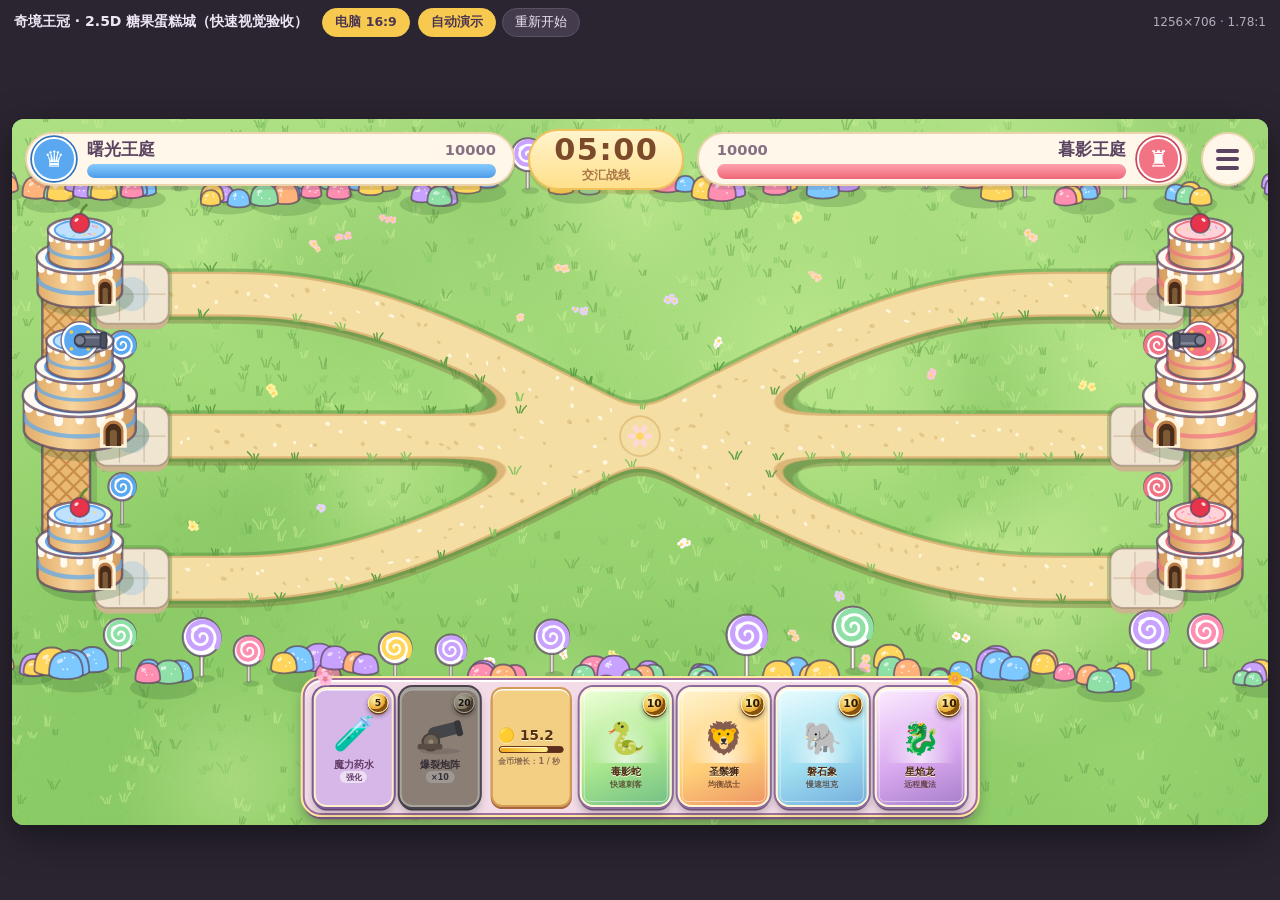
==== design/ui-preview-25d.html @ 8f0495b7 "design: add quick 2.5D candy-cake castle preview" ====
<!DOCTYPE html>
<html lang="zh-CN">
<head>
<meta charset="UTF-8" />
<meta name="viewport" content="width=device-width, initial-scale=1, viewport-fit=cover" />
<title>奇境王冠 · 2.5D 糖果蛋糕城预览</title>
<style>
/* ============================================================
   奇境王冠 · 对局 UI 重构预览（展示页，不是正式游戏）
   - 战场：Canvas 程序绘制的俯视手绘风草地 / 道路 / 三门城墙 / 墙顶炮台
   - HUD：独立 DOM 组件，尺寸单位 rem = 舞台基准单位 u（由 JS 按舞台尺寸计算）
   - 比例：舞台可切换 16:9 / 19.5:9 / 4:3 / 自适应窗口，战场随比例拉伸
   ============================================================ */
:root{
  --ink:#5b4461;            /* 全局描边与文字：深紫棕，替代纯黑 */
  --ink-soft:rgba(91,68,97,.18);
  --cream:#fff8ea; --cream-2:#fbedd2; --line:#ead3ad;
  --gold:#f7c94f; --gold-d:#d99a2b;
  --blue:#5aa9f0; --blue-d:#2f72bd; --blue-l:#d8ecff;
  --red:#f27384;  --red-d:#c4485e;  --red-l:#ffe0e4;
  --ui-font:"Microsoft YaHei UI","PingFang SC","HarmonyOS Sans SC","Noto Sans SC",system-ui,sans-serif;
  --num-font:"Segoe UI","SF Pro Rounded","Arial Rounded MT Bold",system-ui,sans-serif;
  --emoji:"Segoe UI Emoji","Apple Color Emoji","Noto Color Emoji",sans-serif;
}
*{box-sizing:border-box;margin:0;padding:0}
html,body{height:100%}
body{background:#2b2531;color:var(--ink);font-family:var(--ui-font);overflow:hidden;-webkit-tap-highlight-color:transparent}
button{font:inherit;color:inherit;border:0;background:none;cursor:pointer}

/* ---------- 预览工具栏（页面外壳，固定 px，不随舞台缩放） ---------- */
#toolbar{position:fixed;inset:0 0 auto 0;height:44px;display:flex;align-items:center;gap:8px;padding:0 14px;color:#efe6f4;font-size:13px;z-index:10}
#toolbar .title{font-weight:700;font-size:14px;margin-right:6px;white-space:nowrap}
#toolbar .group{display:flex;gap:6px}
#toolbar button{padding:5px 12px;border-radius:999px;background:#443b4d;border:1px solid #5b5066;color:#efe6f4;font-size:12.5px;white-space:nowrap}
#toolbar button[aria-pressed="true"]{background:var(--gold);border-color:var(--gold);color:#4b3550;font-weight:700}
#toolbar .size{margin-left:auto;font:12px/1 var(--num-font);opacity:.7;white-space:nowrap}
body.fill #toolbar{display:none}
#exitFill{display:none}
body.fill #exitFill{display:flex}
#viewport{position:fixed;inset:44px 0 0 0;display:grid;place-items:center}
body.fill #viewport{inset:0}

/* ---------- 舞台 ---------- */
#stage{position:relative;overflow:hidden;border-radius:12px;box-shadow:0 12px 40px rgba(0,0,0,.45);background:#93d16f;user-select:none;touch-action:none}
body.fill #stage{border-radius:0;box-shadow:none}
#field{position:absolute;inset:0;width:100%;height:100%;display:block}

/* 所有 HUD 尺寸使用 rem（= u）。最小字号用 max() 保底，保证手机可读。 */
.hud{position:absolute;pointer-events:none}
.hud > *{pointer-events:auto}
.panel{background:var(--cream);border:max(1.5px,.22rem) solid var(--line);box-shadow:0 .35rem 0 var(--ink-soft)}

/* ---------- 顶部细条：双方血条 + 倒计时 + 菜单 ---------- */
#topbar{left:1.2rem;right:1.2rem;top:.9rem;height:5.6rem;display:grid;grid-template-columns:minmax(0,1fr) auto minmax(0,1fr) auto;align-items:center;gap:1.2rem}
.plate{height:5rem;border-radius:2.5rem;display:flex;align-items:center;gap:1rem;padding:0 1.6rem 0 .5rem;min-width:0}
.plate.enemy{flex-direction:row-reverse;padding:0 .5rem 0 1.6rem}
.crest{flex:none;width:4rem;height:4rem;border-radius:50%;display:grid;place-items:center;font-size:2.1rem;color:#fff;background:var(--blue);border:.25rem solid #fff;box-shadow:0 0 0 max(1px,.16rem) var(--blue-d)}
.enemy .crest{background:var(--red);box-shadow:0 0 0 max(1px,.16rem) var(--red-d)}
.plate .info{flex:1;min-width:0}
.plate .row{display:flex;justify-content:space-between;align-items:baseline;gap:.8rem;font-size:max(10px,1.55rem);font-weight:800;line-height:1.15;white-space:nowrap}
.enemy .row{flex-direction:row-reverse}
.plate .hp{font:700 max(9px,1.35rem)/1 var(--num-font);font-variant-numeric:tabular-nums;opacity:.75}
.bar{height:1.35rem;margin-top:.4rem;border-radius:1rem;background:#eee2d0;overflow:hidden;box-shadow:inset 0 .15rem 0 rgba(91,68,97,.14)}
.bar i{display:block;height:100%;width:100%;border-radius:inherit;background:linear-gradient(#86caff,#4f9de9);transition:width .25s}
.enemy .bar{transform:scaleX(-1)}
.enemy .bar i{background:linear-gradient(#ffa2ae,#ee6779)}
.timer{min-width:13rem;height:5.6rem;padding:0 2.2rem;border-radius:2.8rem;display:grid;place-content:center;text-align:center;background:linear-gradient(#fff4cc,#ffe08c);border:max(1.5px,.24rem) solid #efc25b;box-shadow:0 .35rem 0 rgba(170,115,30,.22)}
.timer b{font:800 max(15px,2.8rem)/1 var(--num-font);font-variant-numeric:tabular-nums;color:#7b4a2a;letter-spacing:.05em}
.timer small{display:block;margin-top:.25rem;font-size:max(9px,1.1rem);font-weight:700;color:#a87445}
.round-btn{width:5rem;height:5rem;border-radius:50%;display:grid;place-items:center;font-size:2.2rem;background:var(--cream);border:max(1.5px,.22rem) solid var(--line);box-shadow:0 .35rem 0 var(--ink-soft)}
.round-btn:active{transform:translateY(.25rem);box-shadow:0 .1rem 0 var(--ink-soft)}
.burger{display:grid;gap:.42rem}
.burger i{display:block;width:2.1rem;height:.36rem;border-radius:.2rem;background:var(--ink)}
#menuPop{position:absolute;right:1.2rem;top:7.6rem;padding:.8rem;border-radius:1.8rem;display:none;flex-direction:column;gap:.3rem;min-width:17rem;z-index:3}
#menuPop.open{display:flex}
#menuPop button{display:flex;align-items:center;gap:1rem;padding:.9rem 1.2rem;border-radius:1.2rem;font-size:max(11px,1.6rem);font-weight:700;text-align:left}
#menuPop button:hover{background:var(--cream-2)}
#menuPop .ico{font-family:var(--emoji);font-size:max(12px,1.8rem);width:2.4rem;text-align:center}

/* ---------- 战场提示 ---------- */
#hint{left:50%;top:8.4rem;transform:translateX(-50%);padding:.7rem 1.8rem;border-radius:2rem;background:rgba(91,68,97,.82);color:#fff;font-size:max(10px,1.45rem);font-weight:700;white-space:nowrap;opacity:0;transition:opacity .2s;pointer-events:none}
#hint.show{opacity:1}

/* ---------- 底部：左侧技能 + 中间卡牌托盘（外观还原原版） ---------- */
#dock{left:1.2rem;right:1.2rem;bottom:.9rem;height:12.6rem}
#skills{position:absolute;left:0;bottom:0;display:flex;gap:.8rem}
#hand{position:absolute;left:50%;bottom:0;transform:translateX(-50%);height:100%;display:flex;align-items:stretch;gap:.62rem;padding:.62rem .8rem;border-radius:1.7rem;background:#f3dce8;border:max(2px,.25rem) solid #a06d9d;box-shadow:inset 0 .19rem 0 #fff,0 0 0 max(1.5px,.19rem) #ffe8a1,0 .38rem 0 #7a567d,0 .75rem 1.2rem rgba(56,40,61,.4)}
#hand::before,#hand::after{position:absolute;top:-.82rem;font-family:var(--emoji);font-size:max(12px,1.2rem);line-height:1;z-index:4}
#hand::before{content:"🌸";left:1.1rem}
#hand::after{content:"🌼";right:1.1rem}

.coins{width:7.4rem;border-radius:1.05rem;padding:.5rem;display:flex;flex-direction:column;justify-content:center;gap:.32rem;background:#f2cf83;border:max(1.5px,.19rem) solid #d49b56;box-shadow:inset 0 .13rem 0 #fff,0 .19rem 0 #a8683e;color:#65403f}
.coins b{font-size:max(12px,1.25rem);font-weight:900;color:#593013;text-shadow:0 1px #fff4bd;white-space:nowrap;font-variant-numeric:tabular-nums}
.coins .bar{height:.6rem;margin:0;border:max(1px,.13rem) solid #6c351c;background:#5b2f1c;box-shadow:none}
.coins .bar i{background:linear-gradient(90deg,#f0a918,#fff08d);box-shadow:inset 0 1px #fff7bd}
.coins small{font-size:max(8px,.7rem);font-weight:800;opacity:.72;white-space:nowrap}

.card{position:relative;width:8.5rem;border-radius:1.25rem;padding:0 .38rem;display:flex;flex-direction:column;align-items:center;justify-content:center;overflow:hidden;color:#492919;background:var(--card-bg);border:max(1.5px,.19rem) solid #fff6d4;box-shadow:inset 0 .13rem 0 #fff,0 0 0 max(1.5px,.19rem) #8c6a9c,0 .32rem 0 #705179,0 .56rem .8rem rgba(0,0,0,.27);transition:transform .15s,filter .2s}
.card::before{content:"";position:absolute;inset:.19rem;border:1px solid rgba(255,255,255,.48);border-radius:.56rem;pointer-events:none}
.card .art{width:100%;height:4.6rem;margin-top:.9rem;display:grid;place-items:center;font-family:var(--emoji);font-size:2.9rem;line-height:1;background:radial-gradient(ellipse at 50% 95%,rgba(255,255,255,.68),transparent 63%)}
.card .name{font-size:max(10px,.9rem);font-weight:900;text-shadow:0 1px #fff9d0;white-space:nowrap;margin-top:.15rem}
.card .tag{font-size:max(8px,.58rem);font-weight:800;opacity:.72;white-space:nowrap}
.cost{position:absolute;right:.32rem;top:.32rem;width:2.2rem;height:2.2rem;border-radius:50%;display:grid;place-items:center;font:900 max(10px,1rem)/1 var(--num-font);color:#2a1903;background:radial-gradient(circle at 35% 30%,#fff9b8,#e9a92c 55%,#86510e 57%);border:max(1.5px,.13rem) solid #fff6b5;box-shadow:0 .13rem 0 #6f3d0e,0 .25rem .45rem rgba(0,0,0,.4);z-index:2}
.card[data-type="snake"]{--card-bg:linear-gradient(160deg,#efffd8,#abe88f 56%,#72bf85)}
.card[data-type="lion"]{--card-bg:linear-gradient(160deg,#fff4cf,#ffd078 58%,#ed9563)}
.card[data-type="elephant"]{--card-bg:linear-gradient(160deg,#eafdff,#9fdef0 58%,#75aede)}
.card[data-type="dragon"]{--card-bg:linear-gradient(160deg,#fcecff,#d9a8ef 58%,#a77fcb)}

.skill{position:relative;width:8rem;height:9.8rem;border-radius:1.15rem;display:flex;flex-direction:column;align-items:center;justify-content:center;gap:.2rem;overflow:hidden;color:#613b65;border:max(1.5px,.19rem) solid #fff1c8;box-shadow:inset 0 .13rem 0 #fff,0 0 0 max(1.5px,.19rem) #7f5b98,0 .32rem 0 #654777,0 .56rem .9rem rgba(0,0,0,.27);transition:transform .15s,filter .2s}
.skill.potion{background:#d7b7e8}
.skill.burst{background:#f3b184}
.skill .art{height:4rem;display:grid;place-items:center;font-family:var(--emoji);font-size:3.1rem;line-height:1}
.skill .art svg{width:5.4rem;height:4rem}
.skill .name{font-size:max(10px,.95rem);font-weight:800;white-space:nowrap}
.skill .meta{font:700 max(8px,.7rem)/1 var(--num-font)}
.skill .count{padding:.15rem .5rem;border-radius:1rem;background:rgba(255,255,255,.55)}
.skill .cost{width:1.9rem;height:1.9rem;font-size:max(9px,.85rem)}

.card:hover,.skill:hover{transform:translateY(-.32rem);filter:brightness(1.05)}
.card.selected,.skill.selected{transform:translateY(-.2rem);filter:brightness(1.16);outline:max(2px,.19rem) solid #fff7bf;box-shadow:0 0 0 max(1.5px,.19rem) #9c551f,0 0 1.15rem #ffe787}
.card.poor,.card.cooling,.skill.poor,.skill.cooling{filter:grayscale(.72) brightness(.68)}
.card.buffed{outline:max(2px,.19rem) solid #d798ff;box-shadow:0 0 1.6rem rgba(199,120,255,.9),0 .56rem 1.25rem rgba(0,0,0,.42)}
.card.buffed::after{content:"药水强化";position:absolute;left:.32rem;bottom:.32rem;padding:.12rem .32rem;border-radius:.38rem;background:rgba(101,39,145,.9);border:1px solid #e2b3ff;color:#fff;font-size:max(8px,.56rem);font-weight:900;z-index:3}

/* 冷却遮罩：原版样式，从底部按剩余比例升起 + 秒数 */
.cd{display:none;position:absolute;left:0;right:0;bottom:0;height:calc(var(--p,0) * 100%);background:linear-gradient(rgba(31,23,25,.64),rgba(12,9,13,.86));z-index:1;pointer-events:none}
.cooling .cd{display:block}
.cooling::after{content:attr(data-cd);position:absolute;inset:0;display:grid;place-items:center;font:900 max(12px,1.5rem)/1 var(--num-font);color:#fff7cf;text-shadow:0 2px 5px #000;z-index:4;pointer-events:none}

/* 2.5D 版：技能、金币、四张卡同在一条长托盘里 */
#hand{gap:.55rem}
#hand .skill{height:auto;width:7.4rem}
#hand .skill.burst{margin-right:.45rem}
#hand .coins{margin-right:.2rem}

/* ---------- 竖屏提示（仅自适应模式） ---------- */
#rotate{position:absolute;inset:0;display:none;place-content:center;text-align:center;gap:12px;background:#2b2531;color:#fff;font-size:16px;z-index:5}
#rotate .ico{font-size:44px;font-family:var(--emoji)}
#stage.portrait #rotate{display:grid}
</style>
</head>
<body>
<div id="toolbar">
  <span class="title">奇境王冠 · 2.5D 糖果蛋糕城（快速视觉验收）</span>
  <div class="group" id="ratioGroup">
    <button data-ratio="1.7778" aria-pressed="true">电脑 16:9</button>
  </div>
  <div class="group">
    <button id="autoBtn" aria-pressed="true">自动演示</button>
    <button id="restartBtn">重新开始</button>
  </div>
  <span class="size" id="sizeLabel"></span>
</div>

<div id="viewport">
  <div id="stage">
    <canvas id="field" aria-label="交汇战线战场"></canvas>

    <div id="topbar" class="hud">
      <div class="plate player panel">
        <div class="crest">♛</div>
        <div class="info">
          <div class="row"><span>曙光王庭</span><span class="hp" id="pHpText">10000</span></div>
          <div class="bar"><i id="pHp"></i></div>
        </div>
      </div>
      <div class="timer"><b id="timer">05:00</b><small>交汇战线</small></div>
      <div class="plate enemy panel">
        <div class="crest">♜</div>
        <div class="info">
          <div class="row"><span>暮影王庭</span><span class="hp" id="eHpText">10000</span></div>
          <div class="bar"><i id="eHp"></i></div>
        </div>
      </div>
      <button class="round-btn" id="menuBtn" title="菜单" aria-label="菜单" aria-expanded="false"><span class="burger"><i></i><i></i><i></i></span></button>
    </div>
    <div id="menuPop" class="panel" role="menu">
      <button role="menuitem" id="pauseItem"><span class="ico">⏸️</span><span>暂停对局</span></button>
      <button role="menuitem"><span class="ico">🔊</span><span>音乐与音效</span></button>
      <button role="menuitem"><span class="ico">📊</span><span>数值报告</span></button>
      <button role="menuitem"><span class="ico">⛶</span><span>全屏</span></button>
      <button role="menuitem"><span class="ico">🏠</span><span>返回首页</span></button>
      <button role="menuitem" id="exitFill"><span class="ico">↩️</span><span>退出自适应预览</span></button>
    </div>

    <div id="hint" class="hud" aria-live="polite"></div>

    <div id="dock" class="hud">
      <div id="hand">
        <button class="skill potion" data-skill="potion" title="魔力药水：选中后点一张卡牌，强化该卡下一次部署的单位">
          <span class="cost">5</span>
          <span class="art">🧪</span><span class="name">魔力药水</span>
          <span class="meta"><span class="count">强化</span></span>
          <span class="cd"></span>
        </button>
        <button class="skill burst" data-skill="burst" title="爆裂炮阵：选中后点一条道路，沿该路连续炮击">
          <span class="cost">20</span>
          <span class="art"><svg viewBox="0 0 70 52" aria-hidden="true">
            <ellipse cx="35" cy="47" rx="24" ry="3.5" fill="rgba(91,68,97,.18)"/>
            <rect x="20" y="15" width="40" height="15" rx="7.5" fill="#5f6577" transform="rotate(-14 40 22)"/>
            <rect x="53" y="10" width="8" height="19" rx="3" fill="#4a4f5f" transform="rotate(-14 57 19)"/>
            <circle cx="24" cy="36" r="10" fill="#c98a4b" stroke="#8b5a32" stroke-width="2.5"/>
            <circle cx="24" cy="36" r="3" fill="#f7c94f"/>
            <rect x="8" y="38" width="30" height="7" rx="3.5" fill="#a46a3c"/>
          </svg></span>
          <span class="name">爆裂炮阵</span>
          <span class="meta"><span class="count">×10</span></span>
          <span class="cd"></span>
        </button>
        <div class="coins">
          <b id="coinText">🟡 15.0</b>
          <div class="bar"><i id="coinBar"></i></div>
          <small>金币增长：1 / 秒</small>
        </div>
        <button class="card" data-type="snake" title="毒影蛇 · 快速刺客&#10;生命 500 · 攻击 10 · 移速 80 · 射程 60&#10;中毒 2/s×10 秒，可独立叠加"><span class="cost">10</span><span class="art">🐍</span><span class="name">毒影蛇</span><span class="tag">快速刺客</span><span class="cd"></span></button>
        <button class="card" data-type="lion" title="圣鬃狮 · 均衡战士&#10;生命 700 · 攻击 20 · 移速 60 · 射程 70&#10;参与击杀回复 100 生命"><span class="cost">10</span><span class="art">🦁</span><span class="name">圣鬃狮</span><span class="tag">均衡战士</span><span class="cd"></span></button>
        <button class="card" data-type="elephant" title="磐石象 · 慢速坦克&#10;生命 1000 · 攻击 15 · 移速 40 · 射程 80&#10;每 3 秒蓄势，下一击 300% 伤害"><span class="cost">10</span><span class="art">🐘</span><span class="name">磐石象</span><span class="tag">慢速坦克</span><span class="cd"></span></button>
        <button class="card" data-type="dragon" title="星焰龙 · 远程魔法&#10;生命 800 · 攻击 20 · 移速 50 · 射程 100&#10;群体燃烧 20/s×3 秒"><span class="cost">10</span><span class="art">🐉</span><span class="name">星焰龙</span><span class="tag">远程魔法</span><span class="cd"></span></button>
      </div>
    </div>

    <div id="rotate"><div class="ico">📱↻</div><div>请将设备旋转至横屏</div></div>
  </div>
</div>

<script>
/* P1：舞台尺寸、比例切换、u 基准单位。战场绘制（P2）与演示逻辑（P3）见后续脚本块。 */
(() => {
'use strict';
const $ = s => document.querySelector(s), $$ = s => [...document.querySelectorAll(s)];
const stage = $('#stage');
let ratio = 1.7778;

// u = 舞台基准单位（px）。按高度 1%，宽度过窄时收缩，太小时保底以保证手机可读。
function computeUnit(w, h) { return Math.max(6.5, Math.min(h / 65, w * .0097)); }

function fitStage() {
  const vp = $('#viewport').getBoundingClientRect();
  let w, h;
  if (ratio === 'fill') { w = vp.width; h = vp.height; }
  else {
    const pad = 24, aw = vp.width - pad, ah = vp.height - pad;
    if (aw / ah > ratio) { h = ah; w = h * ratio; } else { w = aw; h = w / ratio; }
  }
  w = Math.floor(w); h = Math.floor(h);
  stage.style.width = w + 'px'; stage.style.height = h + 'px';
  document.documentElement.style.fontSize = computeUnit(w, h).toFixed(2) + 'px';
  stage.classList.toggle('portrait', ratio === 'fill' && w / h < 1.15);
  $('#sizeLabel').textContent = `${w}×${h} · ${(w / h).toFixed(2)}:1`;
  window.dispatchEvent(new CustomEvent('stage-resize', { detail: { w, h } }));
}

$$('#ratioGroup button').forEach(b => b.addEventListener('click', () => {
  $$('#ratioGroup button').forEach(x => x.setAttribute('aria-pressed', x === b));
  ratio = b.dataset.ratio === 'fill' ? 'fill' : +b.dataset.ratio;
  document.body.classList.toggle('fill', ratio === 'fill');
  fitStage();
}));
const menuBtn = $('#menuBtn'), menuPop = $('#menuPop');
menuBtn.addEventListener('click', e => { e.stopPropagation(); const open = !menuPop.classList.contains('open'); menuPop.classList.toggle('open', open); menuBtn.setAttribute('aria-expanded', open); });
document.addEventListener('click', e => { if (!menuPop.contains(e.target)) { menuPop.classList.remove('open'); menuBtn.setAttribute('aria-expanded', false); } });
$('#exitFill').addEventListener('click', () => $('#ratioGroup button').click());
window.addEventListener('resize', fitStage);
window.QJ = { $, $$, stage, fitStage };
})();
</script>
<script>
/* P2：战场。全部程序绘制：手绘风草地、参数化交汇道路、三门城墙、墙顶炮台。 */
(() => {
'use strict';
const canvas = QJ.$('#field'), ctx = canvas.getContext('2d');
const TAU = Math.PI * 2, lerp = (a, b, t) => a + (b - a) * t, clamp = (v, a, b) => Math.max(a, Math.min(b, v));
const INK = 'rgba(91,68,97,.72)';
const TEAM = {
  player: { main: '#5aa9f0', dark: '#2f72bd', light: '#bfe0ff' },
  enemy:  { main: '#f27384', dark: '#c4485e', light: '#ffd1d8' }
};
function rng(seed) { return () => { seed |= 0; seed = seed + 0x6D2B79F5 | 0; let t = Math.imul(seed ^ seed >>> 15, 1 | seed); t = t + Math.imul(t ^ t >>> 7, 61 | t) ^ t; return ((t ^ t >>> 14) >>> 0) / 4294967296; }; }
function rr(g, x, y, w, h, r) { g.beginPath(); g.roundRect(x, y, w, h, Math.max(0, Math.min(r, Math.abs(w) / 2, Math.abs(h) / 2))); }
function circle(g, x, y, r) { g.beginPath(); g.arc(x, y, Math.max(0, r), 0, TAU); }

class Path {
  constructor(pts) {
    this.pts = pts; this.cum = [0];
    for (let i = 1; i < pts.length; i++) this.cum.push(this.cum[i - 1] + Math.hypot(pts[i].x - pts[i - 1].x, pts[i].y - pts[i - 1].y));
    this.length = this.cum[this.cum.length - 1];
  }
  at(t) {
    const d = clamp(t, 0, 1) * this.length; let lo = 0, hi = this.cum.length - 1;
    while (hi - lo > 1) { const mid = (lo + hi) >> 1; if (this.cum[mid] <= d) lo = mid; else hi = mid; }
    const seg = this.cum[hi] - this.cum[lo] || 1, q = (d - this.cum[lo]) / seg, a = this.pts[lo], b = this.pts[hi];
    return { x: lerp(a.x, b.x, q), y: lerp(a.y, b.y, q) };
  }
  angle(t) { const a = this.at(t - .004), b = this.at(t + .004); return Math.atan2(b.y - a.y, b.x - a.x); }
  nearest(x, y) { let best = { d: Infinity, t: 0 }; for (let i = 0; i <= 200; i++) { const t = i / 200, p = this.at(t), d = Math.hypot(p.x - x, p.y - y); if (d < best.d) best = { d, t }; } return best; }
  trace(g) { g.beginPath(); g.moveTo(this.pts[0].x, this.pts[0].y); for (let i = 1; i < this.pts.length; i++) g.lineTo(this.pts[i].x, this.pts[i].y); }
}
function bez(out, p0, p1, p2, p3, n) {
  for (let i = 1; i <= n; i++) {
    const t = i / n, m = 1 - t;
    out.push({ x: m*m*m*p0.x + 3*m*m*t*p1.x + 3*m*t*t*p2.x + t*t*t*p3.x, y: m*m*m*p0.y + 3*m*m*t*p1.y + 3*m*t*t*p2.y + t*t*t*p3.y });
  }
}

/* ---------- 几何：全部由舞台宽高推导，战场随比例拉伸 ---------- */
function buildGeometry(w, h) {
  const u = parseFloat(getComputedStyle(document.documentElement).fontSize) || 8;
  const top = 7.4 * u, bottom = h - 14 * u, band = bottom - top, cy = (top + bottom) / 2;
  const s = Math.min(band * .3, w * .16);          // 车道间距
  const rw = s * .4;                                // 建筑与单位尺度基准
  const road = rw * .7;                             // 路面宽
  const S0 = rw / 50;                               // 线宽/细节基准
  const T = rw * 1.2;                               // 城墙厚度
  const m = Math.max(w * .016, rw * .25);           // 城墙到舞台边缘
  const x1L = m + T, x1R = w - m - T;               // 城墙内侧面
  const rs = x1L + rw * .62, re = x1R - rw * .62;   // 出生平台中心 = 路径起点
  const L = re - rs, cx = w / 2, ys = [cy - s, cy, cy + s];
  const lead = L * .1, hx = L * .15, slope = 1.45 * s / (L / 2 - lead);
  const cross = (y0, y1) => {
    const dir = Math.sign(y1 - y0), pts = [{ x: rs, y: y0 }, { x: rs + lead, y: y0 }];
    bez(pts, { x: rs + lead, y: y0 }, { x: rs + lead + L * .14, y: y0 }, { x: cx - hx, y: cy - dir * hx * slope }, { x: cx, y: cy }, 28);
    bez(pts, { x: cx, y: cy }, { x: cx + hx, y: cy + dir * hx * slope }, { x: re - lead - L * .14, y: y1 }, { x: re - lead, y: y1 }, 28);
    pts.push({ x: re, y: y1 }); return new Path(pts);
  };
  const mid = []; for (let i = 0; i <= 12; i++) mid.push({ x: lerp(rs, re, i / 12), y: cy });
  const paths = [cross(ys[0], ys[2]), new Path(mid), cross(ys[2], ys[0])];
  return {
    w, h, u, top, bottom, cy, cx, s, rw, road, S0, T, m, x1L, x1R, rs, re, L, ys, paths,
    wy0: ys[0] - rw * 1.05, wy1: ys[2] + rw * 1.05,
    unitR: rw * .3,
    k: L / 1070,                                    // 原版道路长 1070 px → 当前像素的换算系数
    pivot: { player: { x: m + T * .7, y: ys[1] + road * .25 - T * (.82 * .38 * .8 + 1.3) }, enemy: { x: w - m - T * .7, y: ys[1] + road * .25 - T * (.82 * .38 * .8 + 1.3) } }
  };
}

/* ---------- 静态底图：草地 + 道路 + 平台 + 花丛（缓存为离屏画布） ---------- */
function farFromRoads(F, x, y, gap) {
  for (const p of F.paths) if (p.nearest(x, y).d < F.road / 2 + gap) return false;
  return x > F.x1L + F.rw * .9 && x < F.x1R - F.rw * .9;
}
function drawBlades(g, x, y, len, S0, color, rnd) {
  g.strokeStyle = color; g.lineWidth = Math.max(.8, 1.25 * S0); g.lineCap = 'round';
  for (let i = -1; i <= 1; i++) {
    const lean = (rnd() - .5) * .7 + i * .35, l = len * (.75 + rnd() * .45);
    g.beginPath(); g.moveTo(x + i * 1.6 * S0, y);
    g.quadraticCurveTo(x + i * 1.6 * S0 + lean * l * .3, y - l * .6, x + i * 1.6 * S0 + lean * l, y - l); g.stroke();
  }
}
function drawFlower(g, x, y, r, petal, rnd) {
  g.fillStyle = petal;
  for (let i = 0; i < 5; i++) { const a = i * TAU / 5 + rnd(); circle(g, x + Math.cos(a) * r, y + Math.sin(a) * r, r * .78); g.fill(); }
  g.fillStyle = '#ffd65c'; circle(g, x, y, r * .62); g.fill();
}
const CANDY = ['#ff8fb1', '#ffd65c', '#8fe0a6', '#7cc8ff', '#c9a2ff', '#ffb27a'];
function lolly(g, x, y, r, col, S0, stick) {
  if (stick) {
    g.fillStyle = 'rgba(52,96,44,.22)'; g.beginPath(); g.ellipse(x + r * .15, y + r * .1, r * .55, r * .2, 0, 0, TAU); g.fill();
    g.fillStyle = '#fff7ec'; g.strokeStyle = 'rgba(91,68,97,.45)'; g.lineWidth = Math.max(1, 1.4 * S0);
    rr(g, x - r * .08, y - stick, r * .16, stick, r * .08); g.fill(); g.stroke();
    y -= stick;
  }
  circle(g, x, y, r); g.fillStyle = '#fff'; g.fill(); g.strokeStyle = INK; g.lineWidth = Math.max(1.2, 2 * S0); g.stroke();
  g.strokeStyle = col; g.lineWidth = r * .26; g.lineCap = 'round'; g.beginPath();
  for (let a = 0; a < TAU * 2.1; a += .18) { const d = r * .08 + a * r * .066; g.lineTo(x + Math.cos(a) * d, y + Math.sin(a) * d); } g.stroke();
  g.fillStyle = 'rgba(255,255,255,.75)'; g.beginPath(); g.ellipse(x - r * .38, y - r * .42, r * .2, r * .12, -.6, 0, TAU); g.fill();
}
function drawBush(g, x, y, r, rnd, S0) {
  if (rnd() < .36) { lolly(g, x, y, r * .62, CANDY[Math.floor(rnd() * CANDY.length)], S0, r * 1.3); return; }
  g.fillStyle = 'rgba(52,96,44,.22)'; g.beginPath(); g.ellipse(x + r * .15, y + r * .25, r * 1.2, r * .42, 0, 0, TAU); g.fill();
  const drops = [];
  for (let i = 0; i < 4; i++) drops.push({ x: x + (rnd() - .5) * r * 1.5, y: y + (rnd() - .5) * r * .5, r: r * (.38 + rnd() * .2), c: CANDY[Math.floor(rnd() * CANDY.length)] });
  drops.sort((a, b) => a.y - b.y);
  for (const d of drops) {
    g.beginPath(); g.moveTo(d.x - d.r, d.y);
    g.quadraticCurveTo(d.x - d.r, d.y - d.r * 1.3, d.x, d.y - d.r * 1.3); g.quadraticCurveTo(d.x + d.r, d.y - d.r * 1.3, d.x + d.r, d.y);
    g.ellipse(d.x, d.y, d.r, d.r * .32, 0, 0, Math.PI); g.closePath();
    g.fillStyle = d.c; g.fill(); g.strokeStyle = INK; g.lineWidth = Math.max(1, 1.6 * S0); g.stroke();
    g.fillStyle = 'rgba(255,255,255,.6)'; g.beginPath(); g.ellipse(d.x - d.r * .35, d.y - d.r * .75, d.r * .2, d.r * .12, -.5, 0, TAU); g.fill();
    g.fillStyle = 'rgba(255,255,255,.85)';
    for (let k = 0; k < 4; k++) { circle(g, d.x + (rnd() - .5) * d.r * 1.2, d.y - d.r * (.2 + rnd() * .8), Math.max(.8, d.r * .05)); g.fill(); }
  }
}
function roadLayers(F) {
  const { road, S0 } = F;
  return [
    { w: road + 10 * S0, c: 'rgba(78,134,58,.42)' },   // 草地压边：清楚的绿色描边
    { w: road + 4 * S0, c: '#dcb677' },                 // 沙土外沿
    { w: road, c: '#f4dea4' }                           // 路面
  ];
}
// 道路蒙版：先按宽度画出三条路，再模糊后取阈值。凹角（分岔、交汇处）会被填成圆弧，直边基本不动。
function erf(x) { const t = 1 / (1 + .3275911 * x); return 1 - (((((1.061405429 * t - 1.453152027) * t) + 1.421413741) * t - .284496736) * t + .254829592) * t * Math.exp(-x * x); }
function roadMask(F, width, color, dpr) {
  const W = Math.round(F.w * dpr), H = Math.round(F.h * dpr);
  const a = document.createElement('canvas'); a.width = W; a.height = H;
  const ga = a.getContext('2d'); ga.setTransform(dpr, 0, 0, dpr, 0, 0);
  ga.strokeStyle = ga.fillStyle = '#fff'; ga.lineWidth = width; ga.lineCap = 'round'; ga.lineJoin = 'round';
  for (const p of F.paths) { p.trace(ga); ga.stroke(); }
  circle(ga, F.cx, F.cy, F.road * .62 + (width - F.road) / 2); ga.fill();
  const b = document.createElement('canvas'); b.width = W; b.height = H;
  const gb = b.getContext('2d', { willReadFrequently: true });
  const sigma = F.road * .45, edge = .5 * erf(width / (sigma * Math.SQRT2)) * 255, lo = edge - 3, hi = edge + 3;
  gb.filter = `blur(${(sigma * dpr).toFixed(1)}px)`; gb.drawImage(a, 0, 0); gb.filter = 'none';
  const img = gb.getImageData(0, 0, W, H), d = img.data;
  for (let i = 3; i < d.length; i += 4) { const v = d[i]; d[i] = v <= lo ? 0 : v >= hi ? 255 : (v - lo) / (hi - lo) * 255; d[i - 3] = d[i - 2] = d[i - 1] = 255; }
  gb.putImageData(img, 0, 0);
  gb.globalCompositeOperation = 'source-in'; gb.fillStyle = color; gb.fillRect(0, 0, W, H);
  return b;
}
function drawRoads(g, F, rnd) {
  const { road: rw, S0, cx, cy } = F, dpr = g.getTransform().a;
  g.save(); g.lineCap = 'round'; g.lineJoin = 'round';
  { const lip = roadMask(F, F.road + 8 * S0, 'rgba(120,88,48,.32)', dpr); g.save(); g.setTransform(1, 0, 0, 1, 0, Math.round(4 * S0 * dpr)); g.drawImage(lip, 0, 0); g.restore(); }
  for (const layer of roadLayers(F)) {
    const m = roadMask(F, layer.w, layer.c, dpr);
    g.save(); g.setTransform(1, 0, 0, 1, 0, 0); g.drawImage(m, 0, 0); g.restore();
  }
  // 广场花砖
  g.strokeStyle = 'rgba(214,170,98,.55)'; g.lineWidth = Math.max(1, 1.6 * S0);
  circle(g, cx, cy, rw * .5); g.stroke();
  g.fillStyle = 'rgba(255,214,226,.8)';
  for (let i = 0; i < 6; i++) { const a = i * TAU / 6; g.beginPath(); g.ellipse(cx + Math.cos(a) * rw * .2, cy + Math.sin(a) * rw * .2, rw * .12, rw * .065, a, 0, TAU); g.fill(); }
  g.fillStyle = '#ffd65c'; circle(g, cx, cy, rw * .09); g.fill();
  // 路面小石子
  for (const p of F.paths) {
    const n = Math.round(p.length / (rw * .32));
    for (let i = 0; i < n; i++) {
      const t = (i + rnd()) / n, q = p.at(t);
      if (Math.hypot(q.x - cx, q.y - cy) < rw * .75) continue;
      const a = p.angle(t), off = (rnd() - .5) * rw * .72;
      g.fillStyle = rnd() < .55 ? 'rgba(222,188,124,.75)' : 'rgba(255,248,226,.9)';
      g.beginPath(); g.ellipse(q.x - Math.sin(a) * off, q.y + Math.cos(a) * off, (1.2 + rnd() * 1.6) * S0, (.9 + rnd()) * S0, a + rnd(), 0, TAU); g.fill();
    }
  }
  // 路边草簇
  for (const p of F.paths) {
    const n = Math.round(p.length / (rw * .9));
    for (let i = 0; i < n; i++) {
      const t = (i + rnd()) / n, q = p.at(t), a = p.angle(t), side = rnd() < .5 ? -1 : 1, off = side * (rw * .5 + 3 * S0);
      const x = q.x - Math.sin(a) * off, y = q.y + Math.cos(a) * off;
      if (!farFromRoads(F, x, y, -rw * .05)) continue;
      drawBlades(g, x, y, 6 * S0, S0, rnd() < .5 ? '#5e9f45' : '#86c561', rnd);
    }
  }
  g.restore();
}
function drawPlatforms(g, F) {
  const { rw, S0, ys, T } = F;
  for (const side of ['player', 'enemy']) {
    for (const y of ys) {
      const x0 = side === 'player' ? F.x1L - T * .08 : F.x1R - rw * 1.22, wdt = rw * 1.3, hh = rw * .52;
      g.fillStyle = 'rgba(78,134,58,.35)'; rr(g, x0 - 3 * S0, y - hh - 3 * S0, wdt + 6 * S0, hh * 2 + 6 * S0, rw * .26); g.fill();
      g.fillStyle = '#cbb58f'; rr(g, x0, y - hh + 5 * S0, wdt, hh * 2, rw * .22); g.fill();
      g.fillStyle = '#efe5d1'; g.strokeStyle = 'rgba(150,120,110,.55)'; g.lineWidth = Math.max(1, 1.6 * S0);
      rr(g, x0, y - hh, wdt, hh * 2, rw * .22); g.fill(); g.stroke();
      // 石板缝
      g.strokeStyle = 'rgba(190,164,130,.55)'; g.lineWidth = Math.max(.8, 1.1 * S0); g.beginPath();
      for (let i = 1; i < 3; i++) { const xx = x0 + wdt * i / 3; g.moveTo(xx, y - hh + 3 * S0); g.lineTo(xx, y + hh - 3 * S0); }
      g.moveTo(x0 + 3 * S0, y); g.lineTo(x0 + wdt - 3 * S0, y); g.stroke();
      g.fillStyle = side === 'player' ? 'rgba(90,169,240,.22)' : 'rgba(242,115,132,.22)';
      circle(g, x0 + wdt / 2, y, rw * .3); g.fill();
    }
  }
}
function drawGround(g, F) {
  const { w, h, rw, S0 } = F, rnd = rng(20261006);
  const base = g.createLinearGradient(0, 0, 0, h);
  base.addColorStop(0, '#addf83'); base.addColorStop(.5, '#9bd572'); base.addColorStop(1, '#8bcb66');
  g.fillStyle = base; g.fillRect(0, 0, w, h);
  // 大块柔和色斑（手绘水彩感）
  const tints = ['rgba(206,242,156,', 'rgba(118,186,88,', 'rgba(170,224,124,', 'rgba(226,246,170,'];
  for (let i = 0; i < 34; i++) {
    const x = rnd() * w, y = rnd() * h, r = (0.05 + rnd() * .12) * Math.max(w, h), c = tints[i % tints.length];
    const gr = g.createRadialGradient(x, y, 0, x, y, r); gr.addColorStop(0, c + '.32)'); gr.addColorStop(1, c + '0)');
    g.fillStyle = gr; g.fillRect(x - r, y - r, r * 2, r * 2);
  }
  // 笔触草纹
  const n = Math.round(w * h / 650), cols = ['rgba(98,160,72,.5)', 'rgba(132,196,98,.55)', 'rgba(200,238,150,.55)'];
  for (let i = 0; i < n; i++) drawBlades(g, rnd() * w, rnd() * h, (4 + rnd() * 5) * S0, S0, cols[i % 3], rnd);
  // 纸面颗粒
  for (let i = 0; i < n * .6; i++) { g.fillStyle = rnd() < .5 ? 'rgba(255,255,230,.12)' : 'rgba(60,110,50,.08)'; g.fillRect(rnd() * w, rnd() * h, 1.4 * S0, 1.4 * S0); }
  drawRoads(g, F, rnd);
  drawPlatforms(g, F);
  // 道路之间与边缘的花丛（避开道路）
  const pet = ['#fff6fa', '#ffc4d8', '#e2d4ff', '#fff0a0', '#ffd7c4'];
  for (let i = 0; i < 70; i++) {
    const x = rnd() * w, y = lerp(F.wy0 - rw * .6, F.wy1 + rw * .6, rnd());
    if (!farFromRoads(F, x, y, rw * .45)) continue;
    const c = pet[i % pet.length];
    for (let j = 0; j < 3; j++) drawFlower(g, x + (rnd() - .5) * 10 * S0, y + (rnd() - .5) * 7 * S0, Math.max(1.1, (1.5 + rnd()) * S0), c, rnd);
  }
  // 上下边缘灌木带（远离三路，压在 HUD 背后）
  const br = rw * .5, step = br * 1.7;
  for (let x = -br * .5; x < w + br; x += step * (.8 + rnd() * .4)) {
    drawBush(g, x, Math.min(F.ys[0] - rw * 1.45, F.top) - rnd() * br * .5, br * (.75 + rnd() * .35), rnd, S0);
    drawBush(g, x + step * .5, Math.max(F.ys[2] + rw * 1.55, F.bottom - br * .2) + rnd() * br * .6, br * (.8 + rnd() * .35), rnd, S0);
  }
  // 交汇区内侧四块草地各一丛
  for (const [fx, fy] of [[.3, -.5], [.7, -.5], [.3, .5], [.7, .5]]) {
    const x = lerp(F.rs, F.re, fx), y = F.cy + fy * F.s;
    if (farFromRoads(F, x, y, br * .7)) drawBush(g, x, y, br * .7, rnd, S0);
  }
}

/* ---------- 城墙（每帧绘制，含受击闪白、震动、裂纹） ---------- */
function drawGate(g, F, y, main) {
  const { T, rw, S0 } = F, x1 = F.m + T, oh = rw * (main ? .4 : .33), x0 = x1 - T * (main ? .2 : .34), x2 = x1 + T * .14;
  g.fillStyle = '#5c4159'; g.strokeStyle = '#e6b955'; g.lineWidth = Math.max(1.2, 2.6 * S0);
  g.beginPath(); g.moveTo(x0, y - oh); g.lineTo(x2 - oh * .45, y - oh); g.quadraticCurveTo(x2, y - oh, x2, y - oh * .55);
  g.lineTo(x2, y + oh * .55); g.quadraticCurveTo(x2, y + oh, x2 - oh * .45, y + oh); g.lineTo(x0, y + oh); g.closePath(); g.fill(); g.stroke();
  const glow = g.createLinearGradient(x0, 0, x2, 0); glow.addColorStop(0, 'rgba(255,214,140,0)'); glow.addColorStop(1, 'rgba(255,214,140,.35)');
  g.fillStyle = glow; rr(g, x0, y - oh * .7, x2 - x0, oh * 1.4, oh * .4); g.fill();
  // 两扇木门向外打开
  g.fillStyle = '#c98c55'; g.strokeStyle = 'rgba(110,70,50,.8)'; g.lineWidth = Math.max(1, 1.3 * S0);
  for (const sgn of [-1, 1]) {
    g.save(); g.translate(x2, y + sgn * oh); g.rotate(sgn * .62);
    rr(g, 0, -T * .05, oh * .82, T * .1, T * .04); g.fill(); g.stroke(); g.restore();
  }
}
function drawRoundTower(g, F, x, y, r, team, flagT) {
  const { S0, T } = F;
  g.fillStyle = 'rgba(52,96,44,.22)'; circle(g, x + r * .14, y + r * .2, r); g.fill();
  g.fillStyle = '#f3e3c3'; g.strokeStyle = INK; g.lineWidth = Math.max(1.2, 2.2 * S0); circle(g, x, y, r); g.fill(); g.stroke();
  g.fillStyle = team.main; circle(g, x, y, r * .74); g.fill();
  g.strokeStyle = team.light; g.lineWidth = Math.max(1, 1.6 * S0); g.beginPath();
  for (let i = 0; i < 8; i++) { const a = i * TAU / 8; g.moveTo(x, y); g.lineTo(x + Math.cos(a) * r * .74, y + Math.sin(a) * r * .74); } g.stroke();
  g.strokeStyle = team.dark; g.lineWidth = Math.max(1, 1.4 * S0); circle(g, x, y, r * .74); g.stroke();
  g.fillStyle = '#f7c94f'; circle(g, x, y, r * .16); g.fill();
  // 小三角旗，朝战场方向飘
  const wave = Math.sin(flagT * 3 + y) * T * .06;
  g.fillStyle = team.main; g.strokeStyle = '#fff'; g.lineWidth = Math.max(1, 1.4 * S0);
  g.beginPath(); g.moveTo(x, y - r * .1); g.quadraticCurveTo(x + T * .45, y - r * .3 + wave, x + T * .85, y - r * .45 + wave); g.lineTo(x, y - r * .8); g.closePath(); g.fill(); g.stroke();
}
const CAKE_SQUASH = .38;
function cakeTier(g, F, cx, by, rx, h, team, rnd) {
  const ry = rx * CAKE_SQUASH, S0 = F.S0, lw = Math.max(1.2, 2.2 * S0);
  // 侧面：海绵蛋糕
  const side = new Path2D(); side.moveTo(cx - rx, by - h); side.lineTo(cx - rx, by); side.ellipse(cx, by, rx, ry, 0, Math.PI, 0, true); side.lineTo(cx + rx, by - h); side.closePath();
  const sg = g.createLinearGradient(cx - rx, 0, cx + rx, 0); sg.addColorStop(0, '#e2ad6c'); sg.addColorStop(.42, '#f7d49c'); sg.addColorStop(1, '#d59a5c');
  g.fillStyle = sg; g.fill(side); g.strokeStyle = INK; g.lineWidth = lw; g.stroke(side);
  // 果酱夹层
  g.save(); g.clip(side); g.strokeStyle = team.main; g.globalAlpha = .7; g.lineWidth = h * .13;
  g.beginPath(); g.ellipse(cx, by - h * .42, rx, ry, 0, 0, Math.PI); g.stroke(); g.restore();
  // 顶部奶油 + 前侧滴落
  g.fillStyle = '#fffaf2';
  g.beginPath(); g.ellipse(cx, by - h, rx * 1.02, ry * 1.02, 0, 0, TAU); g.fill();
  for (let k = 0; k < 7; k++) {
    const a = .12 * Math.PI + k / 6 * .76 * Math.PI, x = cx + Math.cos(a) * rx * .98, y = by - h + Math.sin(a) * ry, len = h * (.18 + ((k * 37) % 5) * .05);
    rr(g, x - rx * .08, y - ry * .2, rx * .16, len + ry * .2, rx * .08); g.fill();
  }
  g.strokeStyle = INK; g.lineWidth = lw; g.beginPath(); g.ellipse(cx, by - h, rx * 1.02, ry * 1.02, 0, 0, TAU); g.stroke();
  // 阵营色糖霜 + 糖粒
  g.fillStyle = team.light; g.beginPath(); g.ellipse(cx, by - h, rx * .8, ry * .8, 0, 0, TAU); g.fill();
  g.strokeStyle = team.main; g.lineWidth = Math.max(1, 1.8 * S0); g.stroke();
  for (let k = 0; k < 9; k++) {
    const a = rnd() * TAU, d = .25 + rnd() * .45; g.save(); g.translate(cx + Math.cos(a) * rx * d, by - h + Math.sin(a) * ry * d); g.rotate(rnd() * TAU);
    g.fillStyle = CANDY[k % CANDY.length]; rr(g, -rx * .06, -rx * .018, rx * .12, rx * .036, rx * .018); g.fill(); g.restore();
  }
  return ry;
}
function cakeGate(g, F, cx, by, rx, ry, h) {
  const gx = cx + rx * .6, gb = by + ry * .78, aw = rx * .42, ah = h * .8, S0 = F.S0;
  const arch = (w, top) => { g.beginPath(); g.moveTo(gx - w / 2, gb); g.lineTo(gx - w / 2, top + w / 2); g.arc(gx, top + w / 2, w / 2, Math.PI, 0); g.lineTo(gx + w / 2, gb); g.closePath(); };
  arch(aw, gb - ah); g.fillStyle = '#b77a45'; g.fill(); g.strokeStyle = '#fff2d8'; g.lineWidth = Math.max(1.5, 3 * S0); g.stroke();
  arch(aw * .66, gb - ah * .82); g.fillStyle = '#4a2c1a'; g.fill();
  g.fillStyle = 'rgba(255,214,140,.28)'; arch(aw * .3, gb - ah * .6); g.fill();
}
function cherry(g, F, x, y, r) {
  g.strokeStyle = '#5f8a3a'; g.lineWidth = Math.max(1.2, 2.2 * F.S0); g.lineCap = 'round';
  g.beginPath(); g.moveTo(x, y - r * .7); g.quadraticCurveTo(x + r * .2, y - r * 1.6, x + r * .7, y - r * 1.9); g.stroke();
  circle(g, x, y, r); g.fillStyle = '#e8344a'; g.fill(); g.strokeStyle = INK; g.lineWidth = Math.max(1, 1.6 * F.S0); g.stroke();
  g.fillStyle = 'rgba(255,255,255,.8)'; g.beginPath(); g.ellipse(x - r * .35, y - r * .35, r * .25, r * .16, -.6, 0, TAU); g.fill();
}
function drawWall(g, F, side, st) {
  const { T, ys, S0 } = F, team = TEAM[side], cx = F.m + T * .7, rnd = rng(side === 'player' ? 21 : 37);
  g.save();
  if (side === 'enemy') { g.translate(F.w, 0); g.scale(-1, 1); }
  if (st.shake > 0) g.translate((Math.random() - .5) * 4 * S0 * st.shake, (Math.random() - .5) * 2 * S0 * st.shake);
  const baseY = (y, rx0) => y + F.road * .25 - rx0 * CAKE_SQUASH * .78;
  // 身后的威化饼墙
  const wx = cx - T * .55, ww = T * .7, wh = T * .5, wy0 = ys[0], wy1 = ys[2];
  g.fillStyle = 'rgba(52,96,44,.2)'; rr(g, wx + T * .1, wy0, ww, wy1 - wy0 + T * .2, T * .15); g.fill();
  g.fillStyle = '#c98d4a'; rr(g, wx, wy1 - wh, ww, wh, T * .1); g.fill();
  g.save(); rr(g, wx, wy0 - wh, ww, wy1 - wy0, T * .12); g.fillStyle = '#e9b872'; g.fill(); g.clip();
  g.strokeStyle = '#c98d4a'; g.lineWidth = Math.max(1, 2 * S0); g.beginPath();
  for (let k = -20; k < 40; k++) { const o = k * T * .22; g.moveTo(wx, wy0 - wh + o); g.lineTo(wx + ww, wy0 - wh + o + ww); g.moveTo(wx + ww, wy0 - wh + o); g.lineTo(wx, wy0 - wh + o + ww); }
  g.stroke(); g.restore();
  rr(g, wx, wy0 - wh, ww, wy1 - wy0, T * .12); g.strokeStyle = INK; g.lineWidth = Math.max(1.2, 2.2 * S0); g.stroke();
  // 塔：从上到下画，保证前面的塔压住后面的
  const tower = (i, tiers, top) => {
    let by = baseY(ys[i], tiers[0][0] * T);
    g.fillStyle = 'rgba(52,96,44,.25)'; g.beginPath(); g.ellipse(cx + T * .1, by + T * .08, tiers[0][0] * T * 1.12, tiers[0][0] * T * CAKE_SQUASH * 1.25, 0, 0, TAU); g.fill();
    tiers.forEach(([rf, hf], k) => {
      const rx = rf * T, h = hf * T, ry = cakeTier(g, F, cx, by, rx, h, team, rnd);
      if (k === 0) cakeGate(g, F, cx, by, rx, ry, h);
      by -= h;
    });
    if (top === 'cherry') cherry(g, F, cx, by - T * .1, T * .14);
  };
  tower(0, [[.62, .5], [.46, .4]], 'cherry');
  lolly(g, cx + T * .62, (ys[0] + ys[1]) / 2 + T * .25, T * .2, team.main, S0, T * .55);
  tower(1, [[.82, .5], [.64, .42], [.48, .38]], 'cannon');
  lolly(g, cx + T * .62, (ys[1] + ys[2]) / 2 + T * .25, T * .2, team.main, S0, T * .55);
  tower(2, [[.62, .5], [.46, .4]], 'cherry');
  if (st.flash > 0) { g.globalCompositeOperation = 'lighter'; g.fillStyle = `rgba(255,255,255,${st.flash * .35})`; rr(g, F.m - T * .4, ys[0] - T * 1.4, T * 2.2, ys[2] - ys[0] + T * 1.8, T * .4); g.fill(); }
  g.restore();
}

/* ---------- 墙顶主炮 ---------- */
function cannonDims(F) { return { R: F.rw * .3, bl: F.rw * .56, bw: F.rw * .22 }; }
function muzzle(F, side, angle) {
  const p = F.pivot[side], { bl, bw } = cannonDims(F);
  return { x: p.x + Math.cos(angle) * (bl - bw * .1), y: p.y + Math.sin(angle) * (bl - bw * .1) };
}
function drawCannon(g, F, side, st) {
  const p = F.pivot[side], { R, bl, bw } = cannonDims(F), S0 = F.S0, team = TEAM[side];
  g.save(); g.translate(p.x, p.y);
  g.fillStyle = 'rgba(40,60,40,.25)'; g.beginPath(); g.ellipse(R * .14, R * .22, R * 1.12, R * .95, 0, 0, TAU); g.fill();
  g.fillStyle = team.main; circle(g, 0, 0, R); g.fill();
  g.strokeStyle = '#fff'; g.lineWidth = Math.max(1.2, 2.4 * S0); g.stroke();
  g.strokeStyle = INK; g.lineWidth = Math.max(1, 1.2 * S0); circle(g, 0, 0, R + 1.5 * S0); g.stroke();
  g.fillStyle = '#f7c94f'; for (let i = 0; i < 4; i++) { const a = i * TAU / 4 + TAU / 8; circle(g, Math.cos(a) * R * .7, Math.sin(a) * R * .7, R * .11); g.fill(); }
  g.rotate(st.angle); g.translate(-st.recoil * R * .4, 0);
  g.fillStyle = 'rgba(30,30,40,.2)'; rr(g, -bw * .3, -bw * .5 + 2 * S0, bl, bw, bw * .45); g.fill();
  g.fillStyle = '#5e6475'; g.strokeStyle = '#3c4050'; g.lineWidth = Math.max(1, 1.5 * S0);
  rr(g, -bw * .4, -bw / 2, bl, bw, bw * .45); g.fill(); g.stroke();
  g.fillStyle = 'rgba(255,255,255,.24)'; rr(g, 0, -bw * .32, bl * .72, bw * .17, bw * .08); g.fill();
  g.fillStyle = '#4b5060'; rr(g, bl - bw * .9, -bw * .62, bw * .48, bw * 1.24, bw * .2); g.fill(); g.stroke();
  if (st.glow > 0) {
    g.fillStyle = `rgba(255,214,110,${.25 + st.glow * .5})`; circle(g, bl - bw * .3, 0, bw * (.4 + st.glow * .5)); g.fill();
  }
  g.fillStyle = '#7c8296'; circle(g, 0, 0, bw * .42); g.fill(); g.stroke();
  g.restore();
}

function highlightLane(g, F, i, color) {
  const p = F.paths[i];
  g.save(); g.lineCap = 'round'; g.lineJoin = 'round';
  g.strokeStyle = color; g.globalAlpha = .28; g.lineWidth = F.road * 1.1; p.trace(g); g.stroke();
  g.globalAlpha = 1; g.lineWidth = Math.max(2, 3.2 * F.S0); g.setLineDash([F.rw * .32, F.rw * .24]); p.trace(g); g.stroke();
  g.restore();
}
function nearestLane(F, x, y) {
  let best = { i: -1, d: Infinity, t: 0 };
  F.paths.forEach((p, i) => { const n = p.nearest(x, y); if (n.d < best.d) best = { i, d: n.d, t: n.t }; });
  return best;
}

/* ---------- 尺寸变化：重建几何与底图 ---------- */
const field = { ctx, canvas, TEAM, INK, rr, circle, drawWall, drawCannon, muzzle, highlightLane, nearestLane, rng, F: null, bg: null, dpr: 1 };
window.addEventListener('stage-resize', e => {
  const { w, h } = e.detail, dpr = Math.min(2, window.devicePixelRatio || 1);
  canvas.width = Math.round(w * dpr); canvas.height = Math.round(h * dpr);
  ctx.setTransform(dpr, 0, 0, dpr, 0, 0);
  const F = buildGeometry(w, h);
  const bg = document.createElement('canvas'); bg.width = canvas.width; bg.height = canvas.height;
  const g = bg.getContext('2d'); g.setTransform(dpr, 0, 0, dpr, 0, 0); drawGround(g, F);
  Object.assign(field, { F, bg, dpr });
  window.dispatchEvent(new CustomEvent('field-ready', { detail: F }));
});
QJ.field = field;
})();
</script>
<script>
QJ.fitStage();
/* P3：演示逻辑。只为展示 UI 动态效果，数值取自正式版但简化了特殊能力。 */
(() => {
'use strict';
const { $, $$ } = QJ, fd = QJ.field, ctx = fd.ctx;
const TAU = Math.PI * 2, clamp = (v, a, b) => Math.max(a, Math.min(b, v)), lerp = (a, b, t) => a + (b - a) * t;
const EMOJI = '"Segoe UI Emoji","Apple Color Emoji","Noto Color Emoji",sans-serif';
// 数值与正式版 UNIT_DATA 一致（速度/射程单位为原版像素，运行时乘 F.k 换算）
const UNITS = {
  snake:    { icon: '🐍', cost: 10, hp: 500,  atk: 10, speed: 80, range: 60,  interval: .2, cd: 5, size: 23, faceLeft: true },
  lion:     { icon: '🦁', cost: 10, hp: 700,  atk: 20, speed: 60, range: 70,  interval: .5, cd: 5, size: 27, faceLeft: true },
  elephant: { icon: '🐘', cost: 10, hp: 1000, atk: 15, speed: 40, range: 80,  interval: .8, cd: 5, size: 32, faceLeft: true },
  dragon:   { icon: '🐉', cost: 10, hp: 800,  atk: 20, speed: 50, range: 100, interval: 1,  cd: 5, size: 29, faceLeft: true, ranged: true }
};
const SKILLS = { potion: { cost: 5, cd: 20 }, burst: { cost: 20, cd: 20, dmg: 1000, n: 10 } };
const WALL_HP = 10000, INCOME = 1, CANNON = { interval: 2, windup: .28, dmg: 150, speed: 760 };
const TYPES = Object.keys(UNITS);

let S;
function reset() {
  S = {
    time: 300, coins: { player: 15, enemy: 15 }, hp: { player: WALL_HP, enemy: WALL_HP },
    units: [], shots: [], fx: [], nextId: 1, paused: false, over: 0, clock: 0,
    cool: { player: {}, enemy: {} }, skillCool: { player: { potion: 0, burst: 0 }, enemy: { potion: 0, burst: 0 } },
    buffed: { player: null, enemy: null }, selected: null, hover: -1,
    ai: { player: 1.6, enemy: 1.2 },
    wall: { player: { shake: 0, flash: 0 }, enemy: { shake: 0, flash: 0 } },
    gun: {
      player: { angle: 0, rest: 0, clock: 1, windup: 0, recoil: 0, target: null },
      enemy:  { angle: Math.PI, rest: Math.PI, clock: 1.5, windup: 0, recoil: 0, target: null }
    }
  };
  setSelected(null); hint('');
}
const F = () => fd.F;
const other = side => side === 'player' ? 'enemy' : 'player';
const dir = side => side === 'player' ? 1 : -1;
function unitPos(u) {
  const p = F().paths[u.lane], q = p.at(u.t), a = p.angle(u.t), off = u.offset * F().rw;
  return { x: q.x - Math.sin(a) * off, y: q.y + Math.cos(a) * off };
}
function unitR(u) { return F().unitR * (UNITS[u.type].size / 27) * (u.buffed ? 1.22 : 1); }

/* ---------- 操作 ---------- */
let hintTimer = 0;
function hint(text, sec = 2.2) { const el = $('#hint'); el.textContent = text; el.classList.toggle('show', !!text); hintTimer = text ? sec : 0; }
function setSelected(sel) {
  S && (S.selected = sel);
  $$('.card,.skill').forEach(el => el.classList.toggle('selected', !!sel && (el.dataset.type === sel.id || el.dataset.skill === sel.id)));
}
function deploy(side, type, lane) {
  const d = UNITS[type];
  if (S.coins[side] < d.cost || (S.cool[side][type] || 0) > 0) return false;
  S.coins[side] -= d.cost; S.cool[side][type] = d.cd;
  const buffed = S.buffed[side] === type; if (buffed) S.buffed[side] = null;
  S.units.push({
    id: S.nextId++, side, type, lane, t: side === 'player' ? 0 : 1, offset: 0,
    hp: d.hp * (buffed ? 1.5 : 1), maxHp: d.hp * (buffed ? 1.5 : 1), buffed, clock: .3, bob: Math.random() * TAU, flash: 0, attack: 0, born: .35
  });
  return true;
}
function useBurst(side, lane) {
  const sk = SKILLS.burst;
  if (S.coins[side] < sk.cost || S.skillCool[side].burst > 0) return false;
  S.coins[side] -= sk.cost; S.skillCool[side].burst = sk.cd;
  for (let i = 0; i < sk.n; i++) {
    const t = side === 'player' ? .3 + i * .065 : .7 - i * .065;
    S.fx.push({ kind: 'drop', side, lane, t, delay: .05 + i * .11, life: .42, max: .42 });
  }
  return true;
}
function usePotion(side, type) {
  const sk = SKILLS.potion;
  if (S.coins[side] < sk.cost || S.skillCool[side].potion > 0) return false;
  S.coins[side] -= sk.cost; S.skillCool[side].potion = sk.cd; S.buffed[side] = type; return true;
}

$$('.card').forEach(el => el.addEventListener('click', e => {
  e.stopPropagation(); const type = el.dataset.type;
  if (S.selected?.id === 'potion') {
    if (usePotion('player', type)) hint('已强化：下一只' + el.querySelector('.name').textContent); else hint('金币不足或药水冷却中');
    setSelected(null); return;
  }
  if (S.selected?.id === type) { setSelected(null); hint(''); return; }
  if (S.coins.player < UNITS[type].cost) { hint('金币不足'); return; }
  if ((S.cool.player[type] || 0) > 0) { hint('卡牌冷却中'); return; }
  setSelected({ kind: 'card', id: type }); hint('点击任意道路，选择出兵路线', 3);
}));
$$('.skill').forEach(el => el.addEventListener('click', e => {
  e.stopPropagation(); const id = el.dataset.skill, sk = SKILLS[id];
  if (S.selected?.id === id) { setSelected(null); hint(''); return; }
  if (S.coins.player < sk.cost || S.skillCool.player[id] > 0) { hint('金币不足或技能冷却中'); return; }
  setSelected({ kind: 'skill', id }); hint(id === 'potion' ? '点击一张卡牌，强化它的下一只单位' : '点击一条道路，发动连续炮击', 3);
}));
const canvas = fd.canvas;
function pointer(e) { const r = canvas.getBoundingClientRect(); return { x: e.clientX - r.left, y: e.clientY - r.top }; }
canvas.addEventListener('pointermove', e => {
  if (!S.selected || S.selected.id === 'potion') { S.hover = -1; return; }
  const p = pointer(e), n = fd.nearestLane(F(), p.x, p.y); S.hover = n.d < F().rw * 1.1 ? n.i : -1;
});
canvas.addEventListener('pointerleave', () => { S.hover = -1; });
canvas.addEventListener('pointerdown', e => {
  if (!S.selected || S.selected.id === 'potion') return;
  const p = pointer(e), n = fd.nearestLane(F(), p.x, p.y);
  if (n.d > F().rw * 1.1) { hint('请点击道路范围内'); return; }
  const ok = S.selected.kind === 'card' ? deploy('player', S.selected.id, n.i) : useBurst('player', n.i);
  if (!ok) hint('金币不足或冷却中'); else hint('');
  setSelected(null); S.hover = -1;
});
$('#autoBtn').addEventListener('click', e => { const on = e.currentTarget.getAttribute('aria-pressed') !== 'true'; e.currentTarget.setAttribute('aria-pressed', on); });
$('#restartBtn').addEventListener('click', reset);
$('#pauseItem').addEventListener('click', () => { S.paused = !S.paused; $('#pauseItem span:last-child').textContent = S.paused ? '继续对局' : '暂停对局'; hint(S.paused ? '对局已暂停' : '', S.paused ? 1e9 : 0); });

/* ---------- AI（敌方常驻；我方在“自动演示”开启时） ---------- */
function think(side, dt) {
  S.ai[side] -= dt; if (S.ai[side] > 0) return;
  S.ai[side] = 1.8 + Math.random() * 1.6;
  const foes = S.units.filter(u => u.side !== side);
  if (S.coins[side] >= 32 && S.skillCool[side].burst <= 0 && foes.length >= 4) {
    const count = [0, 1, 2].map(i => foes.filter(u => u.lane === i).length);
    if (useBurst(side, count.indexOf(Math.max(...count)))) return;
  }
  const type = TYPES[Math.floor(Math.random() * TYPES.length)];
  if (S.coins[side] >= 18 && S.skillCool[side].potion <= 0 && Math.random() < .35) usePotion(side, type);
  deploy(side, type, Math.floor(Math.random() * 3));
}

/* ---------- 战斗 ---------- */
function damage(u, v, fromSide) {
  u.hp -= v; u.flash = .18;
  if (u.hp <= 0 && !u.dead) { u.dead = true; const p = unitPos(u); S.fx.push({ kind: 'poof', x: p.x, y: p.y, life: .5, max: .5 }); }
}
function hitWall(side, v) {
  S.hp[side] = Math.max(0, S.hp[side] - v);
  S.wall[side].shake = Math.min(1, S.wall[side].shake + .5); S.wall[side].flash = .2;
}
function updateUnits(dt) {
  const f = F();
  const pos = new Map(S.units.map(u => [u, unitPos(u)]));
  for (const u of S.units) {
    if (u.dead) continue;
    const d = UNITS[u.type], p = pos.get(u), range = d.range * f.k + f.unitR * .6;
    u.bob += dt * 7; u.flash = Math.max(0, u.flash - dt); u.attack = Math.max(0, u.attack - dt * 4); u.born = Math.max(0, u.born - dt);
    u.clock = Math.max(0, u.clock - dt);
    let target = null, best = Infinity;
    for (const v of S.units) {
      if (v.side === u.side || v.dead) continue;
      const q = pos.get(v), dd = Math.hypot(q.x - p.x, q.y - p.y);
      if (dd < range && dd < best) { best = dd; target = v; }
    }
    const path = f.paths[u.lane], remain = (u.side === 'player' ? 1 - u.t : u.t) * path.length;
    const atWall = remain <= range * .55 + f.rw * .55;
    if (target || atWall) {
      if (u.clock <= 0) {
        u.clock = d.interval; u.attack = 1;
        const dmg = d.atk * (u.buffed ? 1.5 : 1);
        if (target) {
          const q = pos.get(target);
          if (d.ranged) S.shots.push({ kind: 'orb', side: u.side, x: p.x, y: p.y - unitR(u) * .3, target, dmg, speed: 520 * f.k });
          else { damage(target, dmg); if (Math.random() < .35) S.fx.push({ kind: 'clash', x: (p.x + q.x) / 2, y: (p.y + q.y) / 2 - f.unitR * .4, life: .3, max: .3 }); }
        } else {
          hitWall(other(u.side), dmg);
          if (Math.random() < .4) S.fx.push({ kind: 'clash', x: p.x + dir(u.side) * f.unitR, y: p.y - f.unitR * .3, life: .3, max: .3 });
        }
      }
    } else {
      u.t = clamp(u.t + dir(u.side) * d.speed * f.k * dt / path.length, 0, 1);
    }
  }
  S.units = S.units.filter(u => !u.dead);
}
function updateGuns(dt) {
  const f = F();
  for (const side of ['player', 'enemy']) {
    const g = S.gun[side], piv = f.pivot[side], range = f.L * .3;
    g.clock = Math.max(0, g.clock - dt); g.recoil = Math.max(0, g.recoil - dt * 5);
    // 目标：射程内最靠近己方城门的敌军
    let target = null, best = Infinity;
    for (const u of S.units) {
      if (u.side === side) continue;
      const p = unitPos(u), dd = Math.hypot(p.x - piv.x, p.y - piv.y);
      if (dd < range && dd < best) { best = dd; target = u; }
    }
    g.target = target;
    const aim = target ? (() => { const p = unitPos(target); return Math.atan2(p.y - piv.y, p.x - piv.x); })() : g.rest;
    g.angle += Math.atan2(Math.sin(aim - g.angle), Math.cos(aim - g.angle)) * clamp(dt * 7, 0, 1);
    if (g.windup > 0) {
      g.windup -= dt;
      if (g.windup <= 0) {
        if (target) {
          const m = fd.muzzle(f, side, g.angle), tp = unitPos(target), dist = Math.hypot(tp.x - m.x, tp.y - m.y);
          S.shots.push({ kind: 'shell', side, sx: m.x, sy: m.y, tx: tp.x, ty: tp.y, t: 0, dur: Math.max(.22, dist / (CANNON.speed * f.k)), target, dmg: CANNON.dmg });
          S.fx.push({ kind: 'flash', x: m.x, y: m.y, a: g.angle, life: .16, max: .16 });
          g.recoil = 1;
        }
        g.clock = CANNON.interval;
      }
    } else if (target && g.clock <= 0) g.windup = CANNON.windup;
  }
}
function updateShots(dt) {
  const f = F();
  for (const s of S.shots) {
    if (s.kind === 'shell') {
      s.t += dt / s.dur;
      if (s.target && !s.target.dead) { const p = unitPos(s.target); s.tx = lerp(s.tx, p.x, .25); s.ty = lerp(s.ty, p.y, .25); }
      if (s.t >= 1) {
        s.done = true; S.fx.push({ kind: 'boom', x: s.tx, y: s.ty, r: f.rw * .55, life: .38, max: .38 });
        for (const u of S.units) { if (u.side === s.side) continue; const p = unitPos(u); if (Math.hypot(p.x - s.tx, p.y - s.ty) < f.rw * .55) damage(u, s.dmg); }
      }
    } else {
      if (!s.target || s.target.dead) { s.done = true; continue; }
      const p = unitPos(s.target), dx = p.x - s.x, dy = p.y - s.y, dd = Math.hypot(dx, dy), step = s.speed * dt;
      if (dd <= step) { s.done = true; damage(s.target, s.dmg); S.fx.push({ kind: 'spark', x: p.x, y: p.y, life: .3, max: .3 }); }
      else { s.x += dx / dd * step; s.y += dy / dd * step; }
    }
  }
  S.shots = S.shots.filter(s => !s.done);
}
function updateFx(dt) {
  const f = F();
  for (const x of S.fx) {
    if (x.delay > 0) { x.delay -= dt; continue; }
    x.life -= dt;
    if (x.kind === 'drop' && x.life <= 0 && !x.hit) {
      x.hit = true; const q = f.paths[x.lane].at(x.t);
      S.fx.push({ kind: 'boom', x: q.x, y: q.y, r: f.rw * .75, life: .48, max: .48, big: true });
      for (const u of S.units) { if (u.side === x.side) continue; const p = unitPos(u); if (Math.hypot(p.x - q.x, p.y - q.y) < f.rw * .8) damage(u, SKILLS.burst.dmg); }
    }
  }
  S.fx = S.fx.filter(x => x.delay > 0 || x.life > 0);
}
function update(dt) {
  if (S.paused) return;
  if (S.over > 0) { S.over -= dt; if (S.over <= 0) reset(); return; }
  S.clock += dt; S.time = Math.max(0, S.time - dt);
  for (const side of ['player', 'enemy']) {
    S.coins[side] += INCOME * dt;
    for (const k in S.cool[side]) S.cool[side][k] = Math.max(0, S.cool[side][k] - dt);
    for (const k in S.skillCool[side]) S.skillCool[side][k] = Math.max(0, S.skillCool[side][k] - dt);
    S.wall[side].shake = Math.max(0, S.wall[side].shake - dt * 3); S.wall[side].flash = Math.max(0, S.wall[side].flash - dt);
  }
  think('enemy', dt);
  if ($('#autoBtn').getAttribute('aria-pressed') === 'true') think('player', dt);
  updateUnits(dt); updateGuns(dt); updateShots(dt); updateFx(dt);
  if (S.hp.player <= 0 || S.hp.enemy <= 0 || S.time <= 0) {
    const win = S.hp.enemy < S.hp.player;
    hint(S.hp.enemy === S.hp.player ? '平局！3 秒后重新开始' : win ? '胜利！3 秒后重新开始' : '失败！3 秒后重新开始', 3); S.over = 3;
  }
}

/* ---------- 绘制 ---------- */
function drawUnit(u) {
  const d = UNITS[u.type], p = unitPos(u), r = unitR(u), team = fd.TEAM[u.side];
  const pop = u.born > 0 ? 1 - u.born / .35 : 1, s = .4 + .6 * pop, hop = Math.abs(Math.sin(u.bob)) * r * .2, lift = (r * 1.05 + hop) * s;
  ctx.save(); ctx.translate(p.x, p.y);
  ctx.fillStyle = 'rgba(52,80,44,.3)'; ctx.beginPath(); ctx.ellipse(r * .1, r * .14, r * 1.15 * s, r * .5 * s, 0, 0, TAU); ctx.fill();
  ctx.fillStyle = team.dark; ctx.beginPath(); ctx.ellipse(0, r * .1, r * s, r * .42 * s, 0, 0, TAU); ctx.fill();
  ctx.fillStyle = u.side === 'player' ? '#dceeff' : '#ffe2e7'; ctx.beginPath(); ctx.ellipse(0, 0, r * s, r * .42 * s, 0, 0, TAU); ctx.fill();
  ctx.lineWidth = Math.max(1.4, r * .12); ctx.strokeStyle = team.main; ctx.stroke();
  if (u.buffed) { ctx.strokeStyle = 'rgba(199,155,255,.9)'; ctx.lineWidth = Math.max(1.2, r * .09); ctx.beginPath(); ctx.ellipse(0, 0, r * 1.2 * s, r * .52 * s, 0, 0, TAU); ctx.stroke(); }
  ctx.save(); ctx.translate(0, -lift); const sc = s * (1 + u.attack * .12); ctx.scale(sc, sc);
  if (d.faceLeft === (u.side === 'player')) ctx.scale(-1, 1);
  ctx.globalAlpha = u.flash > 0 ? .6 : 1; ctx.shadowColor = 'rgba(255,255,255,.95)'; ctx.shadowBlur = r * .3;
  ctx.font = `${Math.round(r * 1.9)}px ${EMOJI}`; ctx.textAlign = 'center'; ctx.textBaseline = 'middle'; ctx.fillText(d.icon, 0, 0);
  ctx.restore();
  if (u.buffed) { ctx.font = `${Math.round(r * .8)}px ${EMOJI}`; ctx.textAlign = 'center'; ctx.textBaseline = 'middle'; ctx.fillText('👑', 0, -lift - r * 1.25); }
  ctx.restore();
  if (u.hp < u.maxHp) {
    const bw = r * 1.7, bh = Math.max(3, r * .17), x = p.x - bw / 2, y = p.y - lift - r * (u.buffed ? 1.75 : 1.2);
    ctx.fillStyle = 'rgba(255,255,255,.92)'; fd.rr(ctx, x - 1, y - 1, bw + 2, bh + 2, bh); ctx.fill();
    ctx.fillStyle = u.side === 'player' ? '#4f9de9' : '#ee6779'; fd.rr(ctx, x, y, bw * clamp(u.hp / u.maxHp, 0, 1), bh, bh); ctx.fill();
  }
}
function drawShot(s) {
  const f = F();
  if (s.kind === 'shell') {
    const x = lerp(s.sx, s.tx, s.t), y = lerp(s.sy, s.ty, s.t), lift = Math.sin(s.t * Math.PI) * f.rw * .7, r = f.rw * .1;
    ctx.fillStyle = 'rgba(52,80,44,.25)'; ctx.beginPath(); ctx.ellipse(x, y, r * 1.1, r * .45, 0, 0, TAU); ctx.fill();
    ctx.strokeStyle = 'rgba(255,255,255,.55)'; ctx.lineWidth = r * .9; ctx.lineCap = 'round';
    const pt = Math.max(0, s.t - .08), px = lerp(s.sx, s.tx, pt), py = lerp(s.sy, s.ty, pt) - Math.sin(pt * Math.PI) * f.rw * .7;
    ctx.beginPath(); ctx.moveTo(px, py); ctx.lineTo(x, y - lift); ctx.stroke();
    ctx.fillStyle = '#4b5060'; ctx.beginPath(); ctx.arc(x, y - lift, r, 0, TAU); ctx.fill();
    ctx.fillStyle = 'rgba(255,255,255,.45)'; ctx.beginPath(); ctx.arc(x - r * .35, y - lift - r * .35, r * .35, 0, TAU); ctx.fill();
  } else {
    const r = f.unitR * .28, g = ctx.createRadialGradient(s.x, s.y, 0, s.x, s.y, r * 1.8);
    g.addColorStop(0, '#fff6c8'); g.addColorStop(.45, s.side === 'player' ? '#a98bff' : '#ff9a6b'); g.addColorStop(1, 'rgba(255,160,120,0)');
    ctx.fillStyle = g; ctx.beginPath(); ctx.arc(s.x, s.y, r * 1.8, 0, TAU); ctx.fill();
  }
}
function star(x, y, r, n = 5) { ctx.beginPath(); for (let i = 0; i < n * 2; i++) { const a = i * Math.PI / n - Math.PI / 2, rr = i % 2 ? r * .45 : r; ctx.lineTo(x + Math.cos(a) * rr, y + Math.sin(a) * rr); } ctx.closePath(); }
function drawFx(x) {
  const f = F();
  if (x.delay > 0) return;
  const q = 1 - x.life / x.max;
  if (x.kind === 'drop') {
    const p = f.paths[x.lane].at(x.t), r = f.rw * (.25 + q * .45);
    ctx.fillStyle = `rgba(242,115,80,${.12 + q * .25})`; ctx.beginPath(); ctx.ellipse(p.x, p.y, r, r * .55, 0, 0, TAU); ctx.fill();
    ctx.strokeStyle = `rgba(242,115,80,${.4 + q * .4})`; ctx.lineWidth = Math.max(1, 2 * f.S0); ctx.setLineDash([4 * f.S0, 3 * f.S0]); ctx.stroke(); ctx.setLineDash([]);
    const h = (1 - q) * f.rw * 3, sr = f.rw * .14;
    ctx.fillStyle = '#4b5060'; ctx.beginPath(); ctx.arc(p.x, p.y - h, sr, 0, TAU); ctx.fill();
  } else if (x.kind === 'boom') {
    const r = x.r * (.45 + q * .75), a = 1 - q;
    ctx.fillStyle = `rgba(255,240,170,${a * .85})`; ctx.beginPath(); ctx.arc(x.x, x.y, r * .7, 0, TAU); ctx.fill();
    ctx.strokeStyle = `rgba(255,170,90,${a})`; ctx.lineWidth = Math.max(1.5, x.r * .12 * a); ctx.beginPath(); ctx.arc(x.x, x.y, r, 0, TAU); ctx.stroke();
    ctx.fillStyle = `rgba(255,255,255,${a * .9})`;
    for (let i = 0; i < 6; i++) { const ang = i * TAU / 6 + x.x, d = r * (.6 + q * .5); ctx.beginPath(); ctx.arc(x.x + Math.cos(ang) * d, x.y + Math.sin(ang) * d * .7, x.r * .16 * a + 1, 0, TAU); ctx.fill(); }
  } else if (x.kind === 'flash') {
    const r = f.rw * .22 * (1 - q * .5);
    ctx.fillStyle = `rgba(255,232,140,${1 - q})`; star(x.x + Math.cos(x.a) * r * .6, x.y + Math.sin(x.a) * r * .6, r, 6); ctx.fill();
  } else if (x.kind === 'clash' || x.kind === 'spark') {
    const r = f.unitR * (.35 + q * .35);
    ctx.fillStyle = x.kind === 'clash' ? `rgba(255,248,200,${1 - q})` : `rgba(255,214,140,${1 - q})`;
    star(x.x, x.y, r); ctx.fill();
  } else if (x.kind === 'poof') {
    ctx.fillStyle = `rgba(255,255,255,${(1 - q) * .85})`;
    for (let i = 0; i < 5; i++) { const ang = i * TAU / 5, d = f.unitR * (.3 + q * .9); ctx.beginPath(); ctx.arc(x.x + Math.cos(ang) * d, x.y + Math.sin(ang) * d, f.unitR * .35 * (1 - q * .5), 0, TAU); ctx.fill(); }
  }
}
function render() {
  const f = F(); if (!f) return;
  ctx.clearRect(0, 0, f.w, f.h);
  ctx.drawImage(fd.bg, 0, 0, f.w, f.h);
  if (S.hover >= 0 && S.selected) fd.highlightLane(ctx, f, S.hover, S.selected.id === 'burst' ? '#f27350' : '#5aa9f0');
  for (const side of ['player', 'enemy']) fd.drawWall(ctx, f, side, { hp: S.hp[side] / WALL_HP, shake: S.wall[side].shake, flash: S.wall[side].flash, time: S.clock });
  for (const side of ['player', 'enemy']) { const g = S.gun[side]; fd.drawCannon(ctx, f, side, { angle: g.angle, recoil: g.recoil, glow: g.windup > 0 ? 1 - g.windup / CANNON.windup : 0 }); }
  for (const x of S.fx) if (x.kind === 'drop') drawFx(x);
  const arr = [...S.units].sort((a, b) => unitPos(a).y - unitPos(b).y);
  for (const u of arr) drawUnit(u);
  for (const s of S.shots) drawShot(s);
  for (const x of S.fx) if (x.kind !== 'drop') drawFx(x);
}

/* ---------- HUD 同步 ---------- */
const fmt = s => `${String(Math.floor(s / 60)).padStart(2, '0')}:${String(Math.floor(s % 60)).padStart(2, '0')}`;
function syncHud() {
  $('#pHp').style.width = (S.hp.player / WALL_HP * 100).toFixed(1) + '%';
  $('#eHp').style.width = (S.hp.enemy / WALL_HP * 100).toFixed(1) + '%';
  $('#pHpText').textContent = Math.ceil(S.hp.player); $('#eHpText').textContent = Math.ceil(S.hp.enemy);
  $('#timer').textContent = fmt(Math.ceil(S.time));
  $('#coinText').textContent = '🟡 ' + S.coins.player.toFixed(1);
  $('#coinBar').style.width = Math.min(100, S.coins.player / 20 * 100).toFixed(1) + '%';
  $$('.card').forEach(el => {
    const t = el.dataset.type, d = UNITS[t], c = S.cool.player[t] || 0;
    el.classList.toggle('poor', S.coins.player < d.cost); el.classList.toggle('cooling', c > 0); el.classList.toggle('buffed', S.buffed.player === t);
    el.style.setProperty('--p', (c / d.cd).toFixed(3)); el.dataset.cd = c > 0 ? c.toFixed(1) : '';
  });
  $$('.skill').forEach(el => {
    const id = el.dataset.skill, sk = SKILLS[id], c = S.skillCool.player[id];
    el.classList.toggle('poor', S.coins.player < sk.cost); el.classList.toggle('cooling', c > 0);
    el.style.setProperty('--p', (c / sk.cd).toFixed(3)); el.dataset.cd = c > 0 ? c.toFixed(1) : '';
  });
}

let last = performance.now();
function frame(now) {
  const dt = Math.min(.05, (now - last) / 1000); last = now;
  if (hintTimer > 0) { hintTimer -= dt; if (hintTimer <= 0) $('#hint').classList.remove('show'); }
  if (F()) { update(dt); render(); syncHud(); }
  requestAnimationFrame(frame);
}
reset();
requestAnimationFrame(frame);
// 测试钩子：截图脚本用来快进
window.__QJ_DEMO__ = { get state() { return S; }, step(sec) { for (let i = 0; i < sec * 30; i++) update(1 / 30); render(); syncHud(); }, deploy, useBurst };
})();
</script>
</body>
</html>
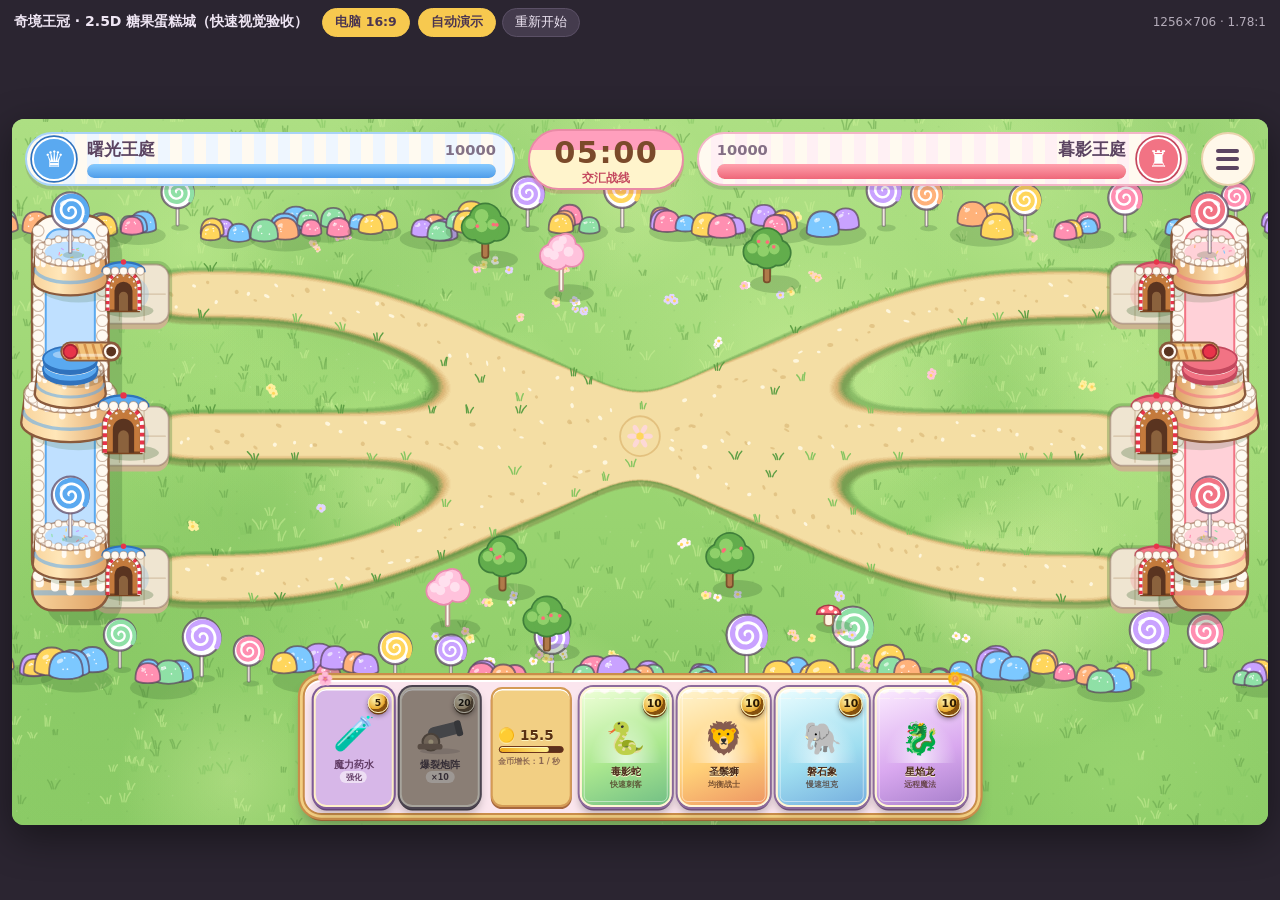
==== commit c3902428: "design: 2.5D preview round 2 - cake palace, candy cannon, scenery, candy HUD" ====
--- a/design/ui-preview-25d.html
+++ b/design/ui-preview-25d.html
@@ -132,6 +132,15 @@
 #hand .skill{height:auto;width:7.4rem}
 #hand .skill.burst{margin-right:.45rem}
 #hand .coins{margin-right:.2rem}
+
+/* 糖果风顶栏与托盘 */
+.plate.panel{background:repeating-linear-gradient(90deg,#fffaf0 0 1.1rem,#fff0f4 1.1rem 2.2rem);border-color:#f3b6c8}
+.plate.player.panel{background:repeating-linear-gradient(90deg,#fffaf0 0 1.1rem,#eef6ff 1.1rem 2.2rem);border-color:#a9d3f7}
+.timer{background:linear-gradient(#ff9fbd 0 34%,#fff4cc 34%);border-color:#e98aa6;box-shadow:0 .35rem 0 rgba(196,72,94,.25)}
+.timer b{margin-top:.6rem}
+.timer small{color:#c4485e}
+#hand{border-color:#c98d4a;background:#fbe6ee;box-shadow:inset 0 .19rem 0 #fff,0 0 0 max(1.5px,.25rem) #f2cf83,0 0 0 max(2.5px,.45rem) #c98d4a,0 .55rem 0 #9c6436,0 .95rem 1.2rem rgba(56,40,61,.35)}
+.card{background:radial-gradient(circle at 50% 0,#fffaf2 .5rem,transparent .53rem) 0 -.12rem/1.4rem 1rem repeat-x,var(--card-bg)}
 
 /* ---------- 竖屏提示（仅自适应模式） ---------- */
 #rotate{position:absolute;inset:0;display:none;place-content:center;text-align:center;gap:12px;background:#2b2531;color:#fff;font-size:16px;z-index:5}
@@ -329,7 +338,7 @@
     wy0: ys[0] - rw * 1.05, wy1: ys[2] + rw * 1.05,
     unitR: rw * .3,
     k: L / 1070,                                    // 原版道路长 1070 px → 当前像素的换算系数
-    pivot: { player: { x: m + T * .7, y: ys[1] + road * .25 - T * (.82 * .38 * .8 + 1.3) }, enemy: { x: w - m - T * .7, y: ys[1] + road * .25 - T * (.82 * .38 * .8 + 1.3) } }
+    pivot: { player: { x: m + T * .56, y: ys[1] - T * .98 }, enemy: { x: w - m - T * .56, y: ys[1] - T * .98 } }
   };
 }
 
@@ -399,7 +408,7 @@
   circle(ga, F.cx, F.cy, F.road * .62 + (width - F.road) / 2); ga.fill();
   const b = document.createElement('canvas'); b.width = W; b.height = H;
   const gb = b.getContext('2d', { willReadFrequently: true });
-  const sigma = F.road * .45, edge = .5 * erf(width / (sigma * Math.SQRT2)) * 255, lo = edge - 3, hi = edge + 3;
+  const sigma = F.road * .8, edge = .5 * erf(width / (sigma * Math.SQRT2)) * 255, lo = edge - 3, hi = edge + 3;
   gb.filter = `blur(${(sigma * dpr).toFixed(1)}px)`; gb.drawImage(a, 0, 0); gb.filter = 'none';
   const img = gb.getImageData(0, 0, W, H), d = img.data;
   for (let i = 3; i < d.length; i += 4) { const v = d[i]; d[i] = v <= lo ? 0 : v >= hi ? 255 : (v - lo) / (hi - lo) * 255; d[i - 3] = d[i - 2] = d[i - 1] = 255; }
@@ -462,6 +471,31 @@
     }
   }
 }
+function drawTree(g, x, y, r, rnd, S0, kind) {
+  const lw = Math.max(1, 1.5 * S0);
+  g.fillStyle = 'rgba(52,96,44,.25)'; g.beginPath(); g.ellipse(x + r * .3, y + r * .08, r * .95, r * .34, 0, 0, TAU); g.fill();
+  if (kind === 'mush') {
+    g.fillStyle = '#fff4e2'; g.strokeStyle = '#a07a5a'; g.lineWidth = lw; rr(g, x - r * .22, y - r * .6, r * .44, r * .62, r * .18); g.fill(); g.stroke();
+    g.fillStyle = '#ff6b7a'; g.strokeStyle = '#a83a4a'; g.beginPath(); g.ellipse(x, y - r * .58, r * .62, r * .46, 0, Math.PI, 0); g.closePath(); g.fill(); g.stroke();
+    g.fillStyle = '#fffaf2'; for (const [dx, dy, dr] of [[-.3, -.75, .1], [.12, -.88, .12], [.36, -.68, .08]]) { circle(g, x + dx * r, y + dy * r, dr * r); g.fill(); }
+    return;
+  }
+  if (kind === 'cotton') {
+    g.fillStyle = '#fffaf2'; g.strokeStyle = '#b89a8a'; g.lineWidth = lw; rr(g, x - r * .07, y - r * 1.15, r * .14, r * 1.15, r * .07); g.fill(); g.stroke();
+    const c = rnd() < .5 ? ['#ffc2dc', '#ffe0ee', '#e98aae'] : ['#bfe3ff', '#e2f2ff', '#7cb8e8'];
+    const puffs = [[0, -1.6, .5], [-.38, -1.35, .4], [.4, -1.38, .42], [-.15, -1.25, .4], [.18, -1.82, .34]];
+    for (const [dx, dy, pr] of puffs) { circle(g, x + dx * r, y + dy * r, pr * r + lw); g.fillStyle = c[2]; g.fill(); }
+    for (const [dx, dy, pr] of puffs) { circle(g, x + dx * r, y + dy * r, pr * r); g.fillStyle = c[0]; g.fill(); }
+    for (const [dx, dy, pr] of puffs) { circle(g, x + (dx - .12) * r, y + (dy - .12) * r, pr * r * .45); g.fillStyle = c[1]; g.fill(); }
+    return;
+  }
+  g.fillStyle = '#b07a4a'; g.strokeStyle = '#7a4f2c'; g.lineWidth = lw; rr(g, x - r * .12, y - r * .9, r * .24, r * .92, r * .1); g.fill(); g.stroke();
+  const leaves = [[0, -1.45, .58], [-.42, -1.15, .45], [.42, -1.12, .46], [0, -1.05, .5]];
+  for (const [dx, dy, pr] of leaves) { circle(g, x + dx * r, y + dy * r, pr * r + lw); g.fillStyle = '#3f7f3a'; g.fill(); }
+  for (const [dx, dy, pr] of leaves) { circle(g, x + dx * r, y + dy * r, pr * r); g.fillStyle = '#62ad4c'; g.fill(); }
+  for (const [dx, dy, pr] of leaves) { circle(g, x + (dx - .14) * r, y + (dy - .14) * r, pr * r * .45); g.fillStyle = '#8fd06a'; g.fill(); }
+  g.fillStyle = '#ff6b7a'; for (let k = 0; k < 3; k++) { circle(g, x + (rnd() - .5) * r, y - r * (1.1 + rnd() * .5), r * .07); g.fill(); }
+}
 function drawGround(g, F) {
   const { w, h, rw, S0 } = F, rnd = rng(20261006);
   const base = g.createLinearGradient(0, 0, 0, h);
@@ -492,9 +526,22 @@
   // 上下边缘灌木带（远离三路，压在 HUD 背后）
   const br = rw * .5, step = br * 1.7;
   for (let x = -br * .5; x < w + br; x += step * (.8 + rnd() * .4)) {
-    drawBush(g, x, Math.min(F.ys[0] - rw * 1.45, F.top) - rnd() * br * .5, br * (.75 + rnd() * .35), rnd, S0);
+    drawBush(g, x, Math.min(F.ys[0] - rw * 1.45, F.top) + br * 1.2 - rnd() * br * .3, br * (.75 + rnd() * .35), rnd, S0);
     drawBush(g, x + step * .5, Math.max(F.ys[2] + rw * 1.55, F.bottom - br * .2) + rnd() * br * .6, br * (.8 + rnd() * .35), rnd, S0);
   }
+  // 空白草地点缀：树、棉花糖树、小蘑菇，周围带几朵花；中央交汇区保持干净
+  const deco = [];
+  for (let i = 0; i < 260 && deco.length < 20; i++) {
+    const x = lerp(F.x1L + rw * 1.5, F.x1R - rw * 1.5, rnd()), y = lerp(F.ys[0] - rw * .8, F.ys[2] + rw * 1.3, rnd());
+    if (Math.abs(x - F.cx) < rw * 1.3 || !farFromRoads(F, x, y, rw * .95)) continue;
+    if (deco.some(d => Math.hypot(d.x - x, d.y - y) < rw * 1.15)) continue;
+    deco.push({ x, y, k: rnd() });
+  }
+  deco.sort((a, b) => a.y - b.y).forEach(d => {
+    const kind = d.k < .38 ? 'tree' : d.k < .68 ? 'cotton' : 'mush';
+    for (let j = 0; j < 4; j++) drawFlower(g, d.x + (rnd() - .5) * rw * .9, d.y + rw * (.05 + rnd() * .2), Math.max(1.2, 2.2 * S0), pet[j % pet.length], rnd);
+    drawTree(g, d.x, d.y, rw * (kind === 'mush' ? .34 : .46), rnd, S0, kind);
+  });
   // 交汇区内侧四块草地各一丛
   for (const [fx, fy] of [[.3, -.5], [.7, -.5], [.3, .5], [.7, .5]]) {
     const x = lerp(F.rs, F.re, fx), y = F.cy + fy * F.s;
@@ -531,105 +578,102 @@
   g.fillStyle = team.main; g.strokeStyle = '#fff'; g.lineWidth = Math.max(1, 1.4 * S0);
   g.beginPath(); g.moveTo(x, y - r * .1); g.quadraticCurveTo(x + T * .45, y - r * .3 + wave, x + T * .85, y - r * .45 + wave); g.lineTo(x, y - r * .8); g.closePath(); g.fill(); g.stroke();
 }
-const CAKE_SQUASH = .38;
+const CAKE_SQUASH = .4, CAKE_LINE = '#8a5a3c';
+function cream(g, x, y, r, S0) { circle(g, x, y, r); g.fillStyle = '#fffaf2'; g.fill(); g.strokeStyle = 'rgba(138,90,60,.4)'; g.lineWidth = Math.max(.8, S0); g.stroke(); }
 function cakeTier(g, F, cx, by, rx, h, team, rnd) {
-  const ry = rx * CAKE_SQUASH, S0 = F.S0, lw = Math.max(1.2, 2.2 * S0);
-  // 侧面：海绵蛋糕
-  const side = new Path2D(); side.moveTo(cx - rx, by - h); side.lineTo(cx - rx, by); side.ellipse(cx, by, rx, ry, 0, Math.PI, 0, true); side.lineTo(cx + rx, by - h); side.closePath();
-  const sg = g.createLinearGradient(cx - rx, 0, cx + rx, 0); sg.addColorStop(0, '#e2ad6c'); sg.addColorStop(.42, '#f7d49c'); sg.addColorStop(1, '#d59a5c');
-  g.fillStyle = sg; g.fill(side); g.strokeStyle = INK; g.lineWidth = lw; g.stroke(side);
-  // 果酱夹层
-  g.save(); g.clip(side); g.strokeStyle = team.main; g.globalAlpha = .7; g.lineWidth = h * .13;
-  g.beginPath(); g.ellipse(cx, by - h * .42, rx, ry, 0, 0, Math.PI); g.stroke(); g.restore();
-  // 顶部奶油 + 前侧滴落
+  const ry = rx * CAKE_SQUASH, rt = rx * .92, rty = rt * CAKE_SQUASH, S0 = F.S0, lw = Math.max(1.2, 2 * S0), ty = by - h;
+  const side = new Path2D(); side.moveTo(cx - rt, ty); side.lineTo(cx - rx, by); side.ellipse(cx, by, rx, ry, 0, Math.PI, 0, true); side.lineTo(cx + rt, ty); side.closePath();
+  const sg = g.createLinearGradient(cx - rx, 0, cx + rx, 0); sg.addColorStop(0, '#f8d39c'); sg.addColorStop(.35, '#ffe6b8'); sg.addColorStop(1, '#dea063');
+  g.fillStyle = sg; g.fill(side); g.strokeStyle = CAKE_LINE; g.lineWidth = lw; g.stroke(side);
+  g.save(); g.clip(side); g.strokeStyle = team.main; g.globalAlpha = .55; g.lineWidth = h * .12;
+  g.beginPath(); g.ellipse(cx, by - h * .45, (rx + rt) / 2, ry, 0, 0, Math.PI); g.stroke(); g.restore();
   g.fillStyle = '#fffaf2';
-  g.beginPath(); g.ellipse(cx, by - h, rx * 1.02, ry * 1.02, 0, 0, TAU); g.fill();
-  for (let k = 0; k < 7; k++) {
-    const a = .12 * Math.PI + k / 6 * .76 * Math.PI, x = cx + Math.cos(a) * rx * .98, y = by - h + Math.sin(a) * ry, len = h * (.18 + ((k * 37) % 5) * .05);
-    rr(g, x - rx * .08, y - ry * .2, rx * .16, len + ry * .2, rx * .08); g.fill();
-  }
-  g.strokeStyle = INK; g.lineWidth = lw; g.beginPath(); g.ellipse(cx, by - h, rx * 1.02, ry * 1.02, 0, 0, TAU); g.stroke();
-  // 阵营色糖霜 + 糖粒
-  g.fillStyle = team.light; g.beginPath(); g.ellipse(cx, by - h, rx * .8, ry * .8, 0, 0, TAU); g.fill();
-  g.strokeStyle = team.main; g.lineWidth = Math.max(1, 1.8 * S0); g.stroke();
+  for (let k = 0; k < 8; k++) { const a = .1 * Math.PI + k / 7 * .8 * Math.PI, x = cx + Math.cos(a) * rt, y = ty + Math.sin(a) * rty; rr(g, x - rt * .07, y - rty * .2, rt * .14, h * (.22 + ((k * 37) % 5) * .06), rt * .07); g.fill(); }
+  g.beginPath(); g.ellipse(cx, ty, rt * 1.03, rty * 1.05, 0, 0, TAU); g.fill(); g.strokeStyle = 'rgba(138,90,60,.55)'; g.lineWidth = lw * .8; g.stroke();
+  g.fillStyle = team.light; g.beginPath(); g.ellipse(cx, ty, rt * .74, rty * .74, 0, 0, TAU); g.fill();
   for (let k = 0; k < 9; k++) {
-    const a = rnd() * TAU, d = .25 + rnd() * .45; g.save(); g.translate(cx + Math.cos(a) * rx * d, by - h + Math.sin(a) * ry * d); g.rotate(rnd() * TAU);
-    g.fillStyle = CANDY[k % CANDY.length]; rr(g, -rx * .06, -rx * .018, rx * .12, rx * .036, rx * .018); g.fill(); g.restore();
-  }
-  return ry;
-}
-function cakeGate(g, F, cx, by, rx, ry, h) {
-  const gx = cx + rx * .6, gb = by + ry * .78, aw = rx * .42, ah = h * .8, S0 = F.S0;
-  const arch = (w, top) => { g.beginPath(); g.moveTo(gx - w / 2, gb); g.lineTo(gx - w / 2, top + w / 2); g.arc(gx, top + w / 2, w / 2, Math.PI, 0); g.lineTo(gx + w / 2, gb); g.closePath(); };
-  arch(aw, gb - ah); g.fillStyle = '#b77a45'; g.fill(); g.strokeStyle = '#fff2d8'; g.lineWidth = Math.max(1.5, 3 * S0); g.stroke();
-  arch(aw * .66, gb - ah * .82); g.fillStyle = '#4a2c1a'; g.fill();
-  g.fillStyle = 'rgba(255,214,140,.28)'; arch(aw * .3, gb - ah * .6); g.fill();
-}
-function cherry(g, F, x, y, r) {
-  g.strokeStyle = '#5f8a3a'; g.lineWidth = Math.max(1.2, 2.2 * F.S0); g.lineCap = 'round';
-  g.beginPath(); g.moveTo(x, y - r * .7); g.quadraticCurveTo(x + r * .2, y - r * 1.6, x + r * .7, y - r * 1.9); g.stroke();
-  circle(g, x, y, r); g.fillStyle = '#e8344a'; g.fill(); g.strokeStyle = INK; g.lineWidth = Math.max(1, 1.6 * F.S0); g.stroke();
-  g.fillStyle = 'rgba(255,255,255,.8)'; g.beginPath(); g.ellipse(x - r * .35, y - r * .35, r * .25, r * .16, -.6, 0, TAU); g.fill();
+    const a = rnd() * TAU, d = .15 + rnd() * .45; g.save(); g.translate(cx + Math.cos(a) * rt * d, ty + Math.sin(a) * rty * d); g.rotate(rnd() * TAU);
+    g.fillStyle = CANDY[k % CANDY.length]; rr(g, -rt * .05, -rt * .016, rt * .1, rt * .032, rt * .016); g.fill(); g.restore();
+  }
+  for (let k = 0; k < 16; k++) { const a = k / 16 * TAU; cream(g, cx + Math.cos(a) * rt * .9, ty + Math.sin(a) * rty * .9 - rt * .03, rt * .1, S0); }
+  return ty;
+}
+function gingerGate(g, F, x, base, w, h, team) {
+  const S0 = F.S0, lw = Math.max(1.5, 2.4 * S0);
+  const arch = (ww, hh) => { g.beginPath(); g.moveTo(x - ww / 2, base); g.lineTo(x - ww / 2, base - hh + ww / 2); g.arc(x, base - hh + ww / 2, ww / 2, Math.PI, 0); g.lineTo(x + ww / 2, base); };
+  g.fillStyle = 'rgba(52,96,44,.28)'; g.beginPath(); g.ellipse(x + w * .2, base, w * .8, w * .22, 0, 0, TAU); g.fill();
+  arch(w, h); g.closePath(); g.fillStyle = '#c47a3c'; g.fill(); g.strokeStyle = '#7a4520'; g.lineWidth = lw; g.stroke();
+  g.fillStyle = 'rgba(255,255,255,.85)'; for (let k = 0; k < 7; k++) { const a = Math.PI + k / 6 * Math.PI; circle(g, x + Math.cos(a) * w * .4, base - h + w / 2 + Math.sin(a) * w * .4, Math.max(1, w * .035)); g.fill(); }
+  arch(w * .6, h * .76); g.closePath(); g.fillStyle = '#5a3420'; g.fill();
+  arch(w * .3, h * .5); g.closePath(); g.fillStyle = 'rgba(255,206,130,.3)'; g.fill();
+  arch(w * 1.06, h * 1.03); g.lineCap = 'butt'; g.lineWidth = w * .13; g.strokeStyle = '#fff'; g.stroke();
+  g.setLineDash([w * .11, w * .11]); g.strokeStyle = '#e8344a'; g.stroke(); g.setLineDash([]);
+  g.lineWidth = Math.max(1, 1.2 * S0); g.strokeStyle = 'rgba(122,69,32,.6)'; arch(w * 1.19, h * 1.07); g.stroke();
+  const ay = base - h * 1.04, aw = w * 1.4;
+  g.beginPath(); g.ellipse(x, ay, aw / 2, w * .3, 0, Math.PI, 0); g.closePath(); g.fillStyle = team.main; g.fill(); g.strokeStyle = team.dark; g.lineWidth = lw * .8; g.stroke();
+  for (let k = 0; k < 5; k++) cream(g, x - aw / 2 + aw * (k + .5) / 5, ay, aw / 10.5, S0);
+  circle(g, x, ay - w * .3, w * .09); g.fillStyle = '#e8344a'; g.fill();
 }
 function drawWall(g, F, side, st) {
-  const { T, ys, S0 } = F, team = TEAM[side], cx = F.m + T * .7, rnd = rng(side === 'player' ? 21 : 37);
+  const { T, ys, S0 } = F, team = TEAM[side], rnd = rng(side === 'player' ? 21 : 37), lw = Math.max(1.2, 2.2 * S0);
   g.save();
   if (side === 'enemy') { g.translate(F.w, 0); g.scale(-1, 1); }
   if (st.shake > 0) g.translate((Math.random() - .5) * 4 * S0 * st.shake, (Math.random() - .5) * 2 * S0 * st.shake);
-  const baseY = (y, rx0) => y + F.road * .25 - rx0 * CAKE_SQUASH * .78;
-  // 身后的威化饼墙
-  const wx = cx - T * .55, ww = T * .7, wh = T * .5, wy0 = ys[0], wy1 = ys[2];
-  g.fillStyle = 'rgba(52,96,44,.2)'; rr(g, wx + T * .1, wy0, ww, wy1 - wy0 + T * .2, T * .15); g.fill();
-  g.fillStyle = '#c98d4a'; rr(g, wx, wy1 - wh, ww, wh, T * .1); g.fill();
-  g.save(); rr(g, wx, wy0 - wh, ww, wy1 - wy0, T * .12); g.fillStyle = '#e9b872'; g.fill(); g.clip();
-  g.strokeStyle = '#c98d4a'; g.lineWidth = Math.max(1, 2 * S0); g.beginPath();
-  for (let k = -20; k < 40; k++) { const o = k * T * .22; g.moveTo(wx, wy0 - wh + o); g.lineTo(wx + ww, wy0 - wh + o + ww); g.moveTo(wx + ww, wy0 - wh + o); g.lineTo(wx, wy0 - wh + o + ww); }
-  g.stroke(); g.restore();
-  rr(g, wx, wy0 - wh, ww, wy1 - wy0, T * .12); g.strokeStyle = INK; g.lineWidth = Math.max(1.2, 2.2 * S0); g.stroke();
-  // 塔：从上到下画，保证前面的塔压住后面的
-  const tower = (i, tiers, top) => {
-    let by = baseY(ys[i], tiers[0][0] * T);
-    g.fillStyle = 'rgba(52,96,44,.25)'; g.beginPath(); g.ellipse(cx + T * .1, by + T * .08, tiers[0][0] * T * 1.12, tiers[0][0] * T * CAKE_SQUASH * 1.25, 0, 0, TAU); g.fill();
-    tiers.forEach(([rf, hf], k) => {
-      const rx = rf * T, h = hf * T, ry = cakeTier(g, F, cx, by, rx, h, team, rnd);
-      if (k === 0) cakeGate(g, F, cx, by, rx, ry, h);
-      by -= h;
-    });
-    if (top === 'cherry') cherry(g, F, cx, by - T * .1, T * .14);
+  const x0 = F.m, x1 = F.m + T * 1.12, yt0 = ys[0] - T * 1.15, yt1 = ys[2] + T * .05, fh = T * .42, cx = F.m + T * .56, ww = x1 - x0;
+  // 投影（光源左上）
+  g.fillStyle = 'rgba(52,96,44,.26)'; rr(g, x0 + T * .2, yt0 + T * .22, ww, yt1 - yt0 + fh, T * .35); g.fill();
+  // 南侧立面：海绵 + 果酱夹层 + 奶油滴落
+  const face = new Path2D(); face.roundRect(x0, yt1 - T * .3, ww, fh + T * .3, T * .3);
+  const sg = g.createLinearGradient(x0, 0, x1, 0); sg.addColorStop(0, '#f8d39c'); sg.addColorStop(1, '#dea063');
+  g.fillStyle = sg; g.fill(face); g.save(); g.clip(face); g.fillStyle = team.main; g.globalAlpha = .5; g.fillRect(x0, yt1 + fh * .3, ww, fh * .18); g.restore();
+  g.strokeStyle = CAKE_LINE; g.lineWidth = lw; g.stroke(face);
+  // 顶面奶油
+  rr(g, x0, yt0, ww, yt1 - yt0, T * .32); g.fillStyle = '#fffaf2'; g.fill(); g.strokeStyle = CAKE_LINE; g.lineWidth = lw; g.stroke();
+  g.fillStyle = '#fffaf2'; for (let k = 0; k < 5; k++) { rr(g, x0 + ww * (k + .5) / 5 - T * .06, yt1 - T * .06, T * .12, fh * (.35 + (k % 3) * .14), T * .06); g.fill(); }
+  rr(g, x0 + T * .2, yt0 + T * .2, ww - T * .4, yt1 - yt0 - T * .4, T * .2); g.fillStyle = team.light; g.fill(); g.strokeStyle = team.main; g.lineWidth = lw * .8; g.stroke();
+  for (let y = yt0 + T * .22; y < yt1 - T * .05; y += T * .22) { cream(g, x0 + T * .09, y, T * .085, S0); cream(g, x1 - T * .09, y, T * .085, S0); }
+  // 三座塔与三道门，按屏幕 y 从上到下画
+  for (let i = 0; i < 3; i++) {
+    const main = i === 1, tiers = main ? [[.72, .42], [.52, .36]] : [[.55, .42]];
+    let by = ys[i] - T * .2, top = by;
+    g.fillStyle = 'rgba(52,96,44,.18)'; g.beginPath(); g.ellipse(cx + T * .12, by + T * .06, tiers[0][0] * T * 1.08, tiers[0][0] * T * CAKE_SQUASH * 1.2, 0, 0, TAU); g.fill();
+    for (const [rf, hf] of tiers) { top = cakeTier(g, F, cx, by, rf * T, hf * T, team, rnd); by -= hf * T; }
+    if (!main) lolly(g, cx, top + T * .02, T * .27, team.main, S0, T * .62);
+    gingerGate(g, F, F.m + T * 1.34, ys[i] + F.road * .42, T * (main ? .52 : .44), T * (main ? .66 : .56), team);
+  }
+  if (st.flash > 0) { g.globalCompositeOperation = 'lighter'; g.fillStyle = `rgba(255,255,255,${st.flash * .35})`; rr(g, x0 - T * .2, yt0 - T * .8, T * 1.9, yt1 - yt0 + T * 1.4, T * .4); g.fill(); }
+  g.restore();
+}
+
+/* ---------- 墙顶主炮 ---------- */
+function cannonDims(F) { return { R: F.T * .4, bl: F.T * .6, bw: F.T * .24, hb: F.T * .2 }; }
+function muzzle(F, side, angle) {
+  const p = F.pivot[side], { bl, hb } = cannonDims(F);
+  return { x: p.x + Math.cos(angle) * bl, y: p.y - hb - F.T * .06 + Math.sin(angle) * bl * .55 };
+}
+function drawCannon(g, F, side, st) {
+  const p = F.pivot[side], { R, bl, bw, hb } = cannonDims(F), S0 = F.S0, team = TEAM[side], ry = R * .45, lw = Math.max(1, 1.6 * S0);
+  g.save(); g.translate(p.x, p.y);
+  g.fillStyle = 'rgba(80,60,40,.22)'; g.beginPath(); g.ellipse(R * .2, ry * .5, R * 1.05, ry * 1.05, 0, 0, TAU); g.fill();
+  const disc = (y) => {
+    g.fillStyle = team.dark; g.beginPath(); g.ellipse(0, y + ry * .32, R, ry, 0, 0, TAU); g.fill();
+    g.fillStyle = team.main; g.beginPath(); g.ellipse(0, y, R, ry, 0, 0, TAU); g.fill(); g.strokeStyle = team.dark; g.lineWidth = lw; g.stroke();
   };
-  tower(0, [[.62, .5], [.46, .4]], 'cherry');
-  lolly(g, cx + T * .62, (ys[0] + ys[1]) / 2 + T * .25, T * .2, team.main, S0, T * .55);
-  tower(1, [[.82, .5], [.64, .42], [.48, .38]], 'cannon');
-  lolly(g, cx + T * .62, (ys[1] + ys[2]) / 2 + T * .25, T * .2, team.main, S0, T * .55);
-  tower(2, [[.62, .5], [.46, .4]], 'cherry');
-  if (st.flash > 0) { g.globalCompositeOperation = 'lighter'; g.fillStyle = `rgba(255,255,255,${st.flash * .35})`; rr(g, F.m - T * .4, ys[0] - T * 1.4, T * 2.2, ys[2] - ys[0] + T * 1.8, T * .4); g.fill(); }
-  g.restore();
-}
-
-/* ---------- 墙顶主炮 ---------- */
-function cannonDims(F) { return { R: F.rw * .3, bl: F.rw * .56, bw: F.rw * .22 }; }
-function muzzle(F, side, angle) {
-  const p = F.pivot[side], { bl, bw } = cannonDims(F);
-  return { x: p.x + Math.cos(angle) * (bl - bw * .1), y: p.y + Math.sin(angle) * (bl - bw * .1) };
-}
-function drawCannon(g, F, side, st) {
-  const p = F.pivot[side], { R, bl, bw } = cannonDims(F), S0 = F.S0, team = TEAM[side];
-  g.save(); g.translate(p.x, p.y);
-  g.fillStyle = 'rgba(40,60,40,.25)'; g.beginPath(); g.ellipse(R * .14, R * .22, R * 1.12, R * .95, 0, 0, TAU); g.fill();
-  g.fillStyle = team.main; circle(g, 0, 0, R); g.fill();
-  g.strokeStyle = '#fff'; g.lineWidth = Math.max(1.2, 2.4 * S0); g.stroke();
-  g.strokeStyle = INK; g.lineWidth = Math.max(1, 1.2 * S0); circle(g, 0, 0, R + 1.5 * S0); g.stroke();
-  g.fillStyle = '#f7c94f'; for (let i = 0; i < 4; i++) { const a = i * TAU / 4 + TAU / 8; circle(g, Math.cos(a) * R * .7, Math.sin(a) * R * .7, R * .11); g.fill(); }
-  g.rotate(st.angle); g.translate(-st.recoil * R * .4, 0);
-  g.fillStyle = 'rgba(30,30,40,.2)'; rr(g, -bw * .3, -bw * .5 + 2 * S0, bl, bw, bw * .45); g.fill();
-  g.fillStyle = '#5e6475'; g.strokeStyle = '#3c4050'; g.lineWidth = Math.max(1, 1.5 * S0);
-  rr(g, -bw * .4, -bw / 2, bl, bw, bw * .45); g.fill(); g.stroke();
-  g.fillStyle = 'rgba(255,255,255,.24)'; rr(g, 0, -bw * .32, bl * .72, bw * .17, bw * .08); g.fill();
-  g.fillStyle = '#4b5060'; rr(g, bl - bw * .9, -bw * .62, bw * .48, bw * 1.24, bw * .2); g.fill(); g.stroke();
-  if (st.glow > 0) {
-    g.fillStyle = `rgba(255,214,110,${.25 + st.glow * .5})`; circle(g, bl - bw * .3, 0, bw * (.4 + st.glow * .5)); g.fill();
-  }
-  g.fillStyle = '#7c8296'; circle(g, 0, 0, bw * .42); g.fill(); g.stroke();
+  disc(0);
+  g.fillStyle = '#fffaf2'; g.beginPath(); g.ellipse(0, -hb * .42, R * .97, ry * .97, 0, 0, TAU); g.fill();
+  disc(-hb * .78);
+  g.fillStyle = 'rgba(255,255,255,.4)'; g.beginPath(); g.ellipse(-R * .32, -hb * .78 - ry * .32, R * .32, ry * .28, 0, 0, TAU); g.fill();
+  const ax = Math.cos(st.angle), ay = Math.sin(st.angle) * .55, len = Math.hypot(ax, ay), nx = -ay / len, ny = ax / len;
+  const rec = st.recoil * R * .3, ox = -ax * rec, oy = -hb - F.T * .06 - ay * rec, ex = ox + ax * bl, ey = oy + ay * bl;
+  const seg = (c, w) => { g.strokeStyle = c; g.lineWidth = w; g.lineCap = 'round'; g.beginPath(); g.moveTo(ox, oy); g.lineTo(ex, ey); g.stroke(); };
+  seg('#8a5a3c', bw + lw * 2); seg('#f2c27a', bw);
+  g.strokeStyle = '#d4904a'; g.lineWidth = bw * .16;
+  for (let k = 1; k <= 4; k++) { const t = k / 5, px = ox + (ex - ox) * t, py = oy + (ey - oy) * t; g.beginPath(); g.moveTo(px - nx * bw * .42 - ax * bw * .12, py - ny * bw * .42 - ay * bw * .12); g.lineTo(px + nx * bw * .42 + ax * bw * .12, py + ny * bw * .42 + ay * bw * .12); g.stroke(); }
+  g.strokeStyle = 'rgba(255,255,255,.45)'; g.lineWidth = bw * .18; g.beginPath(); g.moveTo(ox + nx * bw * .22, oy + ny * bw * .22); g.lineTo(ex + nx * bw * .22, ey + ny * bw * .22); g.stroke();
+  circle(g, ex, ey, bw * .5); g.fillStyle = '#fffaf2'; g.fill(); g.strokeStyle = '#8a5a3c'; g.lineWidth = lw; g.stroke();
+  circle(g, ex, ey, bw * .3); g.fillStyle = '#5a3420'; g.fill();
+  if (st.glow > 0) { circle(g, ex, ey, bw * (.4 + st.glow * .5)); g.fillStyle = `rgba(255,214,110,${.25 + st.glow * .5})`; g.fill(); }
+  circle(g, 0, -hb - F.T * .06, bw * .42); g.fillStyle = '#e8344a'; g.fill(); g.strokeStyle = '#a82434'; g.lineWidth = lw; g.stroke();
   g.restore();
 }
 
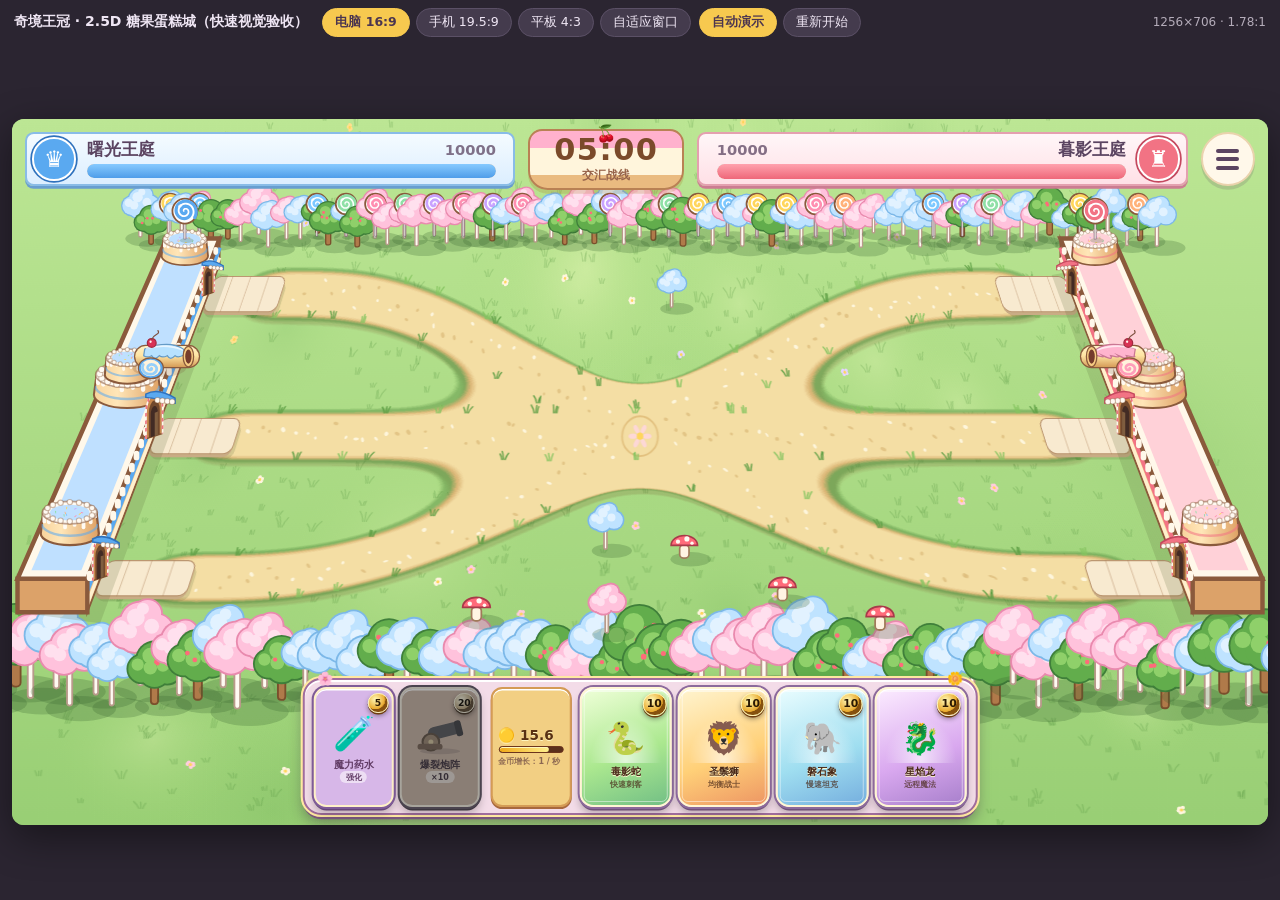
==== commit 46194ac4: "feat: complete candy battlefield preview and repair missing background baseline" ====
--- a/design/ui-preview-25d.html
+++ b/design/ui-preview-25d.html
@@ -52,7 +52,7 @@
 
 /* ---------- 顶部细条：双方血条 + 倒计时 + 菜单 ---------- */
 #topbar{left:1.2rem;right:1.2rem;top:.9rem;height:5.6rem;display:grid;grid-template-columns:minmax(0,1fr) auto minmax(0,1fr) auto;align-items:center;gap:1.2rem}
-.plate{height:5rem;border-radius:2.5rem;display:flex;align-items:center;gap:1rem;padding:0 1.6rem 0 .5rem;min-width:0}
+.plate{position:relative;height:5rem;border-radius:.8rem;display:flex;align-items:center;gap:1rem;padding:0 1.6rem 0 .5rem;min-width:0}
 .plate.enemy{flex-direction:row-reverse;padding:0 .5rem 0 1.6rem}
 .crest{flex:none;width:4rem;height:4rem;border-radius:50%;display:grid;place-items:center;font-size:2.1rem;color:#fff;background:var(--blue);border:.25rem solid #fff;box-shadow:0 0 0 max(1px,.16rem) var(--blue-d)}
 .enemy .crest{background:var(--red);box-shadow:0 0 0 max(1px,.16rem) var(--red-d)}
@@ -64,7 +64,7 @@
 .bar i{display:block;height:100%;width:100%;border-radius:inherit;background:linear-gradient(#86caff,#4f9de9);transition:width .25s}
 .enemy .bar{transform:scaleX(-1)}
 .enemy .bar i{background:linear-gradient(#ffa2ae,#ee6779)}
-.timer{min-width:13rem;height:5.6rem;padding:0 2.2rem;border-radius:2.8rem;display:grid;place-content:center;text-align:center;background:linear-gradient(#fff4cc,#ffe08c);border:max(1.5px,.24rem) solid #efc25b;box-shadow:0 .35rem 0 rgba(170,115,30,.22)}
+.timer{position:relative;min-width:13rem;height:5.6rem;padding:0 2.2rem;border-radius:2.8rem;display:grid;place-content:center;text-align:center;background:linear-gradient(#fff4cc,#ffe08c);border:max(1.5px,.24rem) solid #efc25b;box-shadow:0 .35rem 0 rgba(170,115,30,.22)}
 .timer b{font:800 max(15px,2.8rem)/1 var(--num-font);font-variant-numeric:tabular-nums;color:#7b4a2a;letter-spacing:.05em}
 .timer small{display:block;margin-top:.25rem;font-size:max(9px,1.1rem);font-weight:700;color:#a87445}
 .round-btn{width:5rem;height:5rem;border-radius:50%;display:grid;place-items:center;font-size:2.2rem;background:var(--cream);border:max(1.5px,.22rem) solid var(--line);box-shadow:0 .35rem 0 var(--ink-soft)}
@@ -77,6 +77,17 @@
 #menuPop button:hover{background:var(--cream-2)}
 #menuPop .ico{font-family:var(--emoji);font-size:max(12px,1.8rem);width:2.4rem;text-align:center}
 
+/* Ribbon tails and a cream cake clock, sharing the team's own darker outline. */
+.plate::before,.plate::after{content:"";position:absolute;top:.5rem;bottom:.5rem;width:1.8rem;background:var(--blue-l);z-index:-1}
+.plate::before{left:-.8rem;clip-path:polygon(0 0,100% 0,100% 100%,0 100%,35% 50%)}
+.plate::after{right:-.8rem;clip-path:polygon(0 0,100% 0,65% 50%,100% 100%,0 100%)}
+.plate.enemy::before,.plate.enemy::after{background:var(--red-l)}
+.plate.player{background:linear-gradient(#f5fbff,#dceeff);border-color:#89bce7;box-shadow:0 .25rem #689ed0}
+.plate.enemy{background:linear-gradient(#fff6f8,#ffe0e6);border-color:#e4a0af;box-shadow:0 .25rem #cc7c91}
+.timer{background:linear-gradient(#ffb1cd 0 30%,#fff5dc 30% 78%,#eabb80 78%);border-color:#b98154;border-radius:1.3rem 1.3rem 1.8rem 1.8rem}
+.timer::before{content:"🍒";position:absolute;top:-.65rem;left:50%;transform:translateX(-50%);font:1.5rem var(--emoji)}
+.timer small{color:#97634a}
+@media(max-width:1000px){#toolbar .title{display:none}#toolbar{gap:4px;padding:0 6px}#toolbar button{font-size:10px;padding:5px 6px}.size{display:none}}
 /* ---------- 战场提示 ---------- */
 #hint{left:50%;top:8.4rem;transform:translateX(-50%);padding:.7rem 1.8rem;border-radius:2rem;background:rgba(91,68,97,.82);color:#fff;font-size:max(10px,1.45rem);font-weight:700;white-space:nowrap;opacity:0;transition:opacity .2s;pointer-events:none}
 #hint.show{opacity:1}
@@ -133,15 +144,6 @@
 #hand .skill.burst{margin-right:.45rem}
 #hand .coins{margin-right:.2rem}
 
-/* 糖果风顶栏与托盘 */
-.plate.panel{background:repeating-linear-gradient(90deg,#fffaf0 0 1.1rem,#fff0f4 1.1rem 2.2rem);border-color:#f3b6c8}
-.plate.player.panel{background:repeating-linear-gradient(90deg,#fffaf0 0 1.1rem,#eef6ff 1.1rem 2.2rem);border-color:#a9d3f7}
-.timer{background:linear-gradient(#ff9fbd 0 34%,#fff4cc 34%);border-color:#e98aa6;box-shadow:0 .35rem 0 rgba(196,72,94,.25)}
-.timer b{margin-top:.6rem}
-.timer small{color:#c4485e}
-#hand{border-color:#c98d4a;background:#fbe6ee;box-shadow:inset 0 .19rem 0 #fff,0 0 0 max(1.5px,.25rem) #f2cf83,0 0 0 max(2.5px,.45rem) #c98d4a,0 .55rem 0 #9c6436,0 .95rem 1.2rem rgba(56,40,61,.35)}
-.card{background:radial-gradient(circle at 50% 0,#fffaf2 .5rem,transparent .53rem) 0 -.12rem/1.4rem 1rem repeat-x,var(--card-bg)}
-
 /* ---------- 竖屏提示（仅自适应模式） ---------- */
 #rotate{position:absolute;inset:0;display:none;place-content:center;text-align:center;gap:12px;background:#2b2531;color:#fff;font-size:16px;z-index:5}
 #rotate .ico{font-size:44px;font-family:var(--emoji)}
@@ -152,7 +154,7 @@
 <div id="toolbar">
   <span class="title">奇境王冠 · 2.5D 糖果蛋糕城（快速视觉验收）</span>
   <div class="group" id="ratioGroup">
-    <button data-ratio="1.7778" aria-pressed="true">电脑 16:9</button>
+    <button data-ratio="1.7778" aria-pressed="true">电脑 16:9</button><button data-ratio="2.1667">手机 19.5:9</button><button data-ratio="1.3333">平板 4:3</button><button data-ratio="fill">自适应窗口</button>
   </div>
   <div class="group">
     <button id="autoBtn" aria-pressed="true">自动演示</button>
@@ -241,7 +243,7 @@
 let ratio = 1.7778;
 
 // u = 舞台基准单位（px）。按高度 1%，宽度过窄时收缩，太小时保底以保证手机可读。
-function computeUnit(w, h) { return Math.max(6.5, Math.min(h / 65, w * .0097)); }
+function computeUnit(w, h) { return Math.max(4.4, Math.min(h / 65, w * .0097)); }
 
 function fitStage() {
   const vp = $('#viewport').getBoundingClientRect();
@@ -273,436 +275,17 @@
 window.QJ = { $, $$, stage, fitStage };
 })();
 </script>
+<script src="../js/candy-field.js"></script>
 <script>
-/* P2：战场。全部程序绘制：手绘风草地、参数化交汇道路、三门城墙、墙顶炮台。 */
 (() => {
-'use strict';
-const canvas = QJ.$('#field'), ctx = canvas.getContext('2d');
-const TAU = Math.PI * 2, lerp = (a, b, t) => a + (b - a) * t, clamp = (v, a, b) => Math.max(a, Math.min(b, v));
-const INK = 'rgba(91,68,97,.72)';
-const TEAM = {
-  player: { main: '#5aa9f0', dark: '#2f72bd', light: '#bfe0ff' },
-  enemy:  { main: '#f27384', dark: '#c4485e', light: '#ffd1d8' }
-};
-function rng(seed) { return () => { seed |= 0; seed = seed + 0x6D2B79F5 | 0; let t = Math.imul(seed ^ seed >>> 15, 1 | seed); t = t + Math.imul(t ^ t >>> 7, 61 | t) ^ t; return ((t ^ t >>> 14) >>> 0) / 4294967296; }; }
-function rr(g, x, y, w, h, r) { g.beginPath(); g.roundRect(x, y, w, h, Math.max(0, Math.min(r, Math.abs(w) / 2, Math.abs(h) / 2))); }
-function circle(g, x, y, r) { g.beginPath(); g.arc(x, y, Math.max(0, r), 0, TAU); }
-
-class Path {
-  constructor(pts) {
-    this.pts = pts; this.cum = [0];
-    for (let i = 1; i < pts.length; i++) this.cum.push(this.cum[i - 1] + Math.hypot(pts[i].x - pts[i - 1].x, pts[i].y - pts[i - 1].y));
-    this.length = this.cum[this.cum.length - 1];
-  }
-  at(t) {
-    const d = clamp(t, 0, 1) * this.length; let lo = 0, hi = this.cum.length - 1;
-    while (hi - lo > 1) { const mid = (lo + hi) >> 1; if (this.cum[mid] <= d) lo = mid; else hi = mid; }
-    const seg = this.cum[hi] - this.cum[lo] || 1, q = (d - this.cum[lo]) / seg, a = this.pts[lo], b = this.pts[hi];
-    return { x: lerp(a.x, b.x, q), y: lerp(a.y, b.y, q) };
-  }
-  angle(t) { const a = this.at(t - .004), b = this.at(t + .004); return Math.atan2(b.y - a.y, b.x - a.x); }
-  nearest(x, y) { let best = { d: Infinity, t: 0 }; for (let i = 0; i <= 200; i++) { const t = i / 200, p = this.at(t), d = Math.hypot(p.x - x, p.y - y); if (d < best.d) best = { d, t }; } return best; }
-  trace(g) { g.beginPath(); g.moveTo(this.pts[0].x, this.pts[0].y); for (let i = 1; i < this.pts.length; i++) g.lineTo(this.pts[i].x, this.pts[i].y); }
-}
-function bez(out, p0, p1, p2, p3, n) {
-  for (let i = 1; i <= n; i++) {
-    const t = i / n, m = 1 - t;
-    out.push({ x: m*m*m*p0.x + 3*m*m*t*p1.x + 3*m*t*t*p2.x + t*t*t*p3.x, y: m*m*m*p0.y + 3*m*m*t*p1.y + 3*m*t*t*p2.y + t*t*t*p3.y });
-  }
-}
-
-/* ---------- 几何：全部由舞台宽高推导，战场随比例拉伸 ---------- */
-function buildGeometry(w, h) {
-  const u = parseFloat(getComputedStyle(document.documentElement).fontSize) || 8;
-  const top = 7.4 * u, bottom = h - 14 * u, band = bottom - top, cy = (top + bottom) / 2;
-  const s = Math.min(band * .3, w * .16);          // 车道间距
-  const rw = s * .4;                                // 建筑与单位尺度基准
-  const road = rw * .7;                             // 路面宽
-  const S0 = rw / 50;                               // 线宽/细节基准
-  const T = rw * 1.2;                               // 城墙厚度
-  const m = Math.max(w * .016, rw * .25);           // 城墙到舞台边缘
-  const x1L = m + T, x1R = w - m - T;               // 城墙内侧面
-  const rs = x1L + rw * .62, re = x1R - rw * .62;   // 出生平台中心 = 路径起点
-  const L = re - rs, cx = w / 2, ys = [cy - s, cy, cy + s];
-  const lead = L * .1, hx = L * .15, slope = 1.45 * s / (L / 2 - lead);
-  const cross = (y0, y1) => {
-    const dir = Math.sign(y1 - y0), pts = [{ x: rs, y: y0 }, { x: rs + lead, y: y0 }];
-    bez(pts, { x: rs + lead, y: y0 }, { x: rs + lead + L * .14, y: y0 }, { x: cx - hx, y: cy - dir * hx * slope }, { x: cx, y: cy }, 28);
-    bez(pts, { x: cx, y: cy }, { x: cx + hx, y: cy + dir * hx * slope }, { x: re - lead - L * .14, y: y1 }, { x: re - lead, y: y1 }, 28);
-    pts.push({ x: re, y: y1 }); return new Path(pts);
-  };
-  const mid = []; for (let i = 0; i <= 12; i++) mid.push({ x: lerp(rs, re, i / 12), y: cy });
-  const paths = [cross(ys[0], ys[2]), new Path(mid), cross(ys[2], ys[0])];
-  return {
-    w, h, u, top, bottom, cy, cx, s, rw, road, S0, T, m, x1L, x1R, rs, re, L, ys, paths,
-    wy0: ys[0] - rw * 1.05, wy1: ys[2] + rw * 1.05,
-    unitR: rw * .3,
-    k: L / 1070,                                    // 原版道路长 1070 px → 当前像素的换算系数
-    pivot: { player: { x: m + T * .56, y: ys[1] - T * .98 }, enemy: { x: w - m - T * .56, y: ys[1] - T * .98 } }
-  };
-}
-
-/* ---------- 静态底图：草地 + 道路 + 平台 + 花丛（缓存为离屏画布） ---------- */
-function farFromRoads(F, x, y, gap) {
-  for (const p of F.paths) if (p.nearest(x, y).d < F.road / 2 + gap) return false;
-  return x > F.x1L + F.rw * .9 && x < F.x1R - F.rw * .9;
-}
-function drawBlades(g, x, y, len, S0, color, rnd) {
-  g.strokeStyle = color; g.lineWidth = Math.max(.8, 1.25 * S0); g.lineCap = 'round';
-  for (let i = -1; i <= 1; i++) {
-    const lean = (rnd() - .5) * .7 + i * .35, l = len * (.75 + rnd() * .45);
-    g.beginPath(); g.moveTo(x + i * 1.6 * S0, y);
-    g.quadraticCurveTo(x + i * 1.6 * S0 + lean * l * .3, y - l * .6, x + i * 1.6 * S0 + lean * l, y - l); g.stroke();
-  }
-}
-function drawFlower(g, x, y, r, petal, rnd) {
-  g.fillStyle = petal;
-  for (let i = 0; i < 5; i++) { const a = i * TAU / 5 + rnd(); circle(g, x + Math.cos(a) * r, y + Math.sin(a) * r, r * .78); g.fill(); }
-  g.fillStyle = '#ffd65c'; circle(g, x, y, r * .62); g.fill();
-}
-const CANDY = ['#ff8fb1', '#ffd65c', '#8fe0a6', '#7cc8ff', '#c9a2ff', '#ffb27a'];
-function lolly(g, x, y, r, col, S0, stick) {
-  if (stick) {
-    g.fillStyle = 'rgba(52,96,44,.22)'; g.beginPath(); g.ellipse(x + r * .15, y + r * .1, r * .55, r * .2, 0, 0, TAU); g.fill();
-    g.fillStyle = '#fff7ec'; g.strokeStyle = 'rgba(91,68,97,.45)'; g.lineWidth = Math.max(1, 1.4 * S0);
-    rr(g, x - r * .08, y - stick, r * .16, stick, r * .08); g.fill(); g.stroke();
-    y -= stick;
-  }
-  circle(g, x, y, r); g.fillStyle = '#fff'; g.fill(); g.strokeStyle = INK; g.lineWidth = Math.max(1.2, 2 * S0); g.stroke();
-  g.strokeStyle = col; g.lineWidth = r * .26; g.lineCap = 'round'; g.beginPath();
-  for (let a = 0; a < TAU * 2.1; a += .18) { const d = r * .08 + a * r * .066; g.lineTo(x + Math.cos(a) * d, y + Math.sin(a) * d); } g.stroke();
-  g.fillStyle = 'rgba(255,255,255,.75)'; g.beginPath(); g.ellipse(x - r * .38, y - r * .42, r * .2, r * .12, -.6, 0, TAU); g.fill();
-}
-function drawBush(g, x, y, r, rnd, S0) {
-  if (rnd() < .36) { lolly(g, x, y, r * .62, CANDY[Math.floor(rnd() * CANDY.length)], S0, r * 1.3); return; }
-  g.fillStyle = 'rgba(52,96,44,.22)'; g.beginPath(); g.ellipse(x + r * .15, y + r * .25, r * 1.2, r * .42, 0, 0, TAU); g.fill();
-  const drops = [];
-  for (let i = 0; i < 4; i++) drops.push({ x: x + (rnd() - .5) * r * 1.5, y: y + (rnd() - .5) * r * .5, r: r * (.38 + rnd() * .2), c: CANDY[Math.floor(rnd() * CANDY.length)] });
-  drops.sort((a, b) => a.y - b.y);
-  for (const d of drops) {
-    g.beginPath(); g.moveTo(d.x - d.r, d.y);
-    g.quadraticCurveTo(d.x - d.r, d.y - d.r * 1.3, d.x, d.y - d.r * 1.3); g.quadraticCurveTo(d.x + d.r, d.y - d.r * 1.3, d.x + d.r, d.y);
-    g.ellipse(d.x, d.y, d.r, d.r * .32, 0, 0, Math.PI); g.closePath();
-    g.fillStyle = d.c; g.fill(); g.strokeStyle = INK; g.lineWidth = Math.max(1, 1.6 * S0); g.stroke();
-    g.fillStyle = 'rgba(255,255,255,.6)'; g.beginPath(); g.ellipse(d.x - d.r * .35, d.y - d.r * .75, d.r * .2, d.r * .12, -.5, 0, TAU); g.fill();
-    g.fillStyle = 'rgba(255,255,255,.85)';
-    for (let k = 0; k < 4; k++) { circle(g, d.x + (rnd() - .5) * d.r * 1.2, d.y - d.r * (.2 + rnd() * .8), Math.max(.8, d.r * .05)); g.fill(); }
-  }
-}
-function roadLayers(F) {
-  const { road, S0 } = F;
-  return [
-    { w: road + 10 * S0, c: 'rgba(78,134,58,.42)' },   // 草地压边：清楚的绿色描边
-    { w: road + 4 * S0, c: '#dcb677' },                 // 沙土外沿
-    { w: road, c: '#f4dea4' }                           // 路面
-  ];
-}
-// 道路蒙版：先按宽度画出三条路，再模糊后取阈值。凹角（分岔、交汇处）会被填成圆弧，直边基本不动。
-function erf(x) { const t = 1 / (1 + .3275911 * x); return 1 - (((((1.061405429 * t - 1.453152027) * t) + 1.421413741) * t - .284496736) * t + .254829592) * t * Math.exp(-x * x); }
-function roadMask(F, width, color, dpr) {
-  const W = Math.round(F.w * dpr), H = Math.round(F.h * dpr);
-  const a = document.createElement('canvas'); a.width = W; a.height = H;
-  const ga = a.getContext('2d'); ga.setTransform(dpr, 0, 0, dpr, 0, 0);
-  ga.strokeStyle = ga.fillStyle = '#fff'; ga.lineWidth = width; ga.lineCap = 'round'; ga.lineJoin = 'round';
-  for (const p of F.paths) { p.trace(ga); ga.stroke(); }
-  circle(ga, F.cx, F.cy, F.road * .62 + (width - F.road) / 2); ga.fill();
-  const b = document.createElement('canvas'); b.width = W; b.height = H;
-  const gb = b.getContext('2d', { willReadFrequently: true });
-  const sigma = F.road * .8, edge = .5 * erf(width / (sigma * Math.SQRT2)) * 255, lo = edge - 3, hi = edge + 3;
-  gb.filter = `blur(${(sigma * dpr).toFixed(1)}px)`; gb.drawImage(a, 0, 0); gb.filter = 'none';
-  const img = gb.getImageData(0, 0, W, H), d = img.data;
-  for (let i = 3; i < d.length; i += 4) { const v = d[i]; d[i] = v <= lo ? 0 : v >= hi ? 255 : (v - lo) / (hi - lo) * 255; d[i - 3] = d[i - 2] = d[i - 1] = 255; }
-  gb.putImageData(img, 0, 0);
-  gb.globalCompositeOperation = 'source-in'; gb.fillStyle = color; gb.fillRect(0, 0, W, H);
-  return b;
-}
-function drawRoads(g, F, rnd) {
-  const { road: rw, S0, cx, cy } = F, dpr = g.getTransform().a;
-  g.save(); g.lineCap = 'round'; g.lineJoin = 'round';
-  { const lip = roadMask(F, F.road + 8 * S0, 'rgba(120,88,48,.32)', dpr); g.save(); g.setTransform(1, 0, 0, 1, 0, Math.round(4 * S0 * dpr)); g.drawImage(lip, 0, 0); g.restore(); }
-  for (const layer of roadLayers(F)) {
-    const m = roadMask(F, layer.w, layer.c, dpr);
-    g.save(); g.setTransform(1, 0, 0, 1, 0, 0); g.drawImage(m, 0, 0); g.restore();
-  }
-  // 广场花砖
-  g.strokeStyle = 'rgba(214,170,98,.55)'; g.lineWidth = Math.max(1, 1.6 * S0);
-  circle(g, cx, cy, rw * .5); g.stroke();
-  g.fillStyle = 'rgba(255,214,226,.8)';
-  for (let i = 0; i < 6; i++) { const a = i * TAU / 6; g.beginPath(); g.ellipse(cx + Math.cos(a) * rw * .2, cy + Math.sin(a) * rw * .2, rw * .12, rw * .065, a, 0, TAU); g.fill(); }
-  g.fillStyle = '#ffd65c'; circle(g, cx, cy, rw * .09); g.fill();
-  // 路面小石子
-  for (const p of F.paths) {
-    const n = Math.round(p.length / (rw * .32));
-    for (let i = 0; i < n; i++) {
-      const t = (i + rnd()) / n, q = p.at(t);
-      if (Math.hypot(q.x - cx, q.y - cy) < rw * .75) continue;
-      const a = p.angle(t), off = (rnd() - .5) * rw * .72;
-      g.fillStyle = rnd() < .55 ? 'rgba(222,188,124,.75)' : 'rgba(255,248,226,.9)';
-      g.beginPath(); g.ellipse(q.x - Math.sin(a) * off, q.y + Math.cos(a) * off, (1.2 + rnd() * 1.6) * S0, (.9 + rnd()) * S0, a + rnd(), 0, TAU); g.fill();
-    }
-  }
-  // 路边草簇
-  for (const p of F.paths) {
-    const n = Math.round(p.length / (rw * .9));
-    for (let i = 0; i < n; i++) {
-      const t = (i + rnd()) / n, q = p.at(t), a = p.angle(t), side = rnd() < .5 ? -1 : 1, off = side * (rw * .5 + 3 * S0);
-      const x = q.x - Math.sin(a) * off, y = q.y + Math.cos(a) * off;
-      if (!farFromRoads(F, x, y, -rw * .05)) continue;
-      drawBlades(g, x, y, 6 * S0, S0, rnd() < .5 ? '#5e9f45' : '#86c561', rnd);
-    }
-  }
-  g.restore();
-}
-function drawPlatforms(g, F) {
-  const { rw, S0, ys, T } = F;
-  for (const side of ['player', 'enemy']) {
-    for (const y of ys) {
-      const x0 = side === 'player' ? F.x1L - T * .08 : F.x1R - rw * 1.22, wdt = rw * 1.3, hh = rw * .52;
-      g.fillStyle = 'rgba(78,134,58,.35)'; rr(g, x0 - 3 * S0, y - hh - 3 * S0, wdt + 6 * S0, hh * 2 + 6 * S0, rw * .26); g.fill();
-      g.fillStyle = '#cbb58f'; rr(g, x0, y - hh + 5 * S0, wdt, hh * 2, rw * .22); g.fill();
-      g.fillStyle = '#efe5d1'; g.strokeStyle = 'rgba(150,120,110,.55)'; g.lineWidth = Math.max(1, 1.6 * S0);
-      rr(g, x0, y - hh, wdt, hh * 2, rw * .22); g.fill(); g.stroke();
-      // 石板缝
-      g.strokeStyle = 'rgba(190,164,130,.55)'; g.lineWidth = Math.max(.8, 1.1 * S0); g.beginPath();
-      for (let i = 1; i < 3; i++) { const xx = x0 + wdt * i / 3; g.moveTo(xx, y - hh + 3 * S0); g.lineTo(xx, y + hh - 3 * S0); }
-      g.moveTo(x0 + 3 * S0, y); g.lineTo(x0 + wdt - 3 * S0, y); g.stroke();
-      g.fillStyle = side === 'player' ? 'rgba(90,169,240,.22)' : 'rgba(242,115,132,.22)';
-      circle(g, x0 + wdt / 2, y, rw * .3); g.fill();
-    }
-  }
-}
-function drawTree(g, x, y, r, rnd, S0, kind) {
-  const lw = Math.max(1, 1.5 * S0);
-  g.fillStyle = 'rgba(52,96,44,.25)'; g.beginPath(); g.ellipse(x + r * .3, y + r * .08, r * .95, r * .34, 0, 0, TAU); g.fill();
-  if (kind === 'mush') {
-    g.fillStyle = '#fff4e2'; g.strokeStyle = '#a07a5a'; g.lineWidth = lw; rr(g, x - r * .22, y - r * .6, r * .44, r * .62, r * .18); g.fill(); g.stroke();
-    g.fillStyle = '#ff6b7a'; g.strokeStyle = '#a83a4a'; g.beginPath(); g.ellipse(x, y - r * .58, r * .62, r * .46, 0, Math.PI, 0); g.closePath(); g.fill(); g.stroke();
-    g.fillStyle = '#fffaf2'; for (const [dx, dy, dr] of [[-.3, -.75, .1], [.12, -.88, .12], [.36, -.68, .08]]) { circle(g, x + dx * r, y + dy * r, dr * r); g.fill(); }
-    return;
-  }
-  if (kind === 'cotton') {
-    g.fillStyle = '#fffaf2'; g.strokeStyle = '#b89a8a'; g.lineWidth = lw; rr(g, x - r * .07, y - r * 1.15, r * .14, r * 1.15, r * .07); g.fill(); g.stroke();
-    const c = rnd() < .5 ? ['#ffc2dc', '#ffe0ee', '#e98aae'] : ['#bfe3ff', '#e2f2ff', '#7cb8e8'];
-    const puffs = [[0, -1.6, .5], [-.38, -1.35, .4], [.4, -1.38, .42], [-.15, -1.25, .4], [.18, -1.82, .34]];
-    for (const [dx, dy, pr] of puffs) { circle(g, x + dx * r, y + dy * r, pr * r + lw); g.fillStyle = c[2]; g.fill(); }
-    for (const [dx, dy, pr] of puffs) { circle(g, x + dx * r, y + dy * r, pr * r); g.fillStyle = c[0]; g.fill(); }
-    for (const [dx, dy, pr] of puffs) { circle(g, x + (dx - .12) * r, y + (dy - .12) * r, pr * r * .45); g.fillStyle = c[1]; g.fill(); }
-    return;
-  }
-  g.fillStyle = '#b07a4a'; g.strokeStyle = '#7a4f2c'; g.lineWidth = lw; rr(g, x - r * .12, y - r * .9, r * .24, r * .92, r * .1); g.fill(); g.stroke();
-  const leaves = [[0, -1.45, .58], [-.42, -1.15, .45], [.42, -1.12, .46], [0, -1.05, .5]];
-  for (const [dx, dy, pr] of leaves) { circle(g, x + dx * r, y + dy * r, pr * r + lw); g.fillStyle = '#3f7f3a'; g.fill(); }
-  for (const [dx, dy, pr] of leaves) { circle(g, x + dx * r, y + dy * r, pr * r); g.fillStyle = '#62ad4c'; g.fill(); }
-  for (const [dx, dy, pr] of leaves) { circle(g, x + (dx - .14) * r, y + (dy - .14) * r, pr * r * .45); g.fillStyle = '#8fd06a'; g.fill(); }
-  g.fillStyle = '#ff6b7a'; for (let k = 0; k < 3; k++) { circle(g, x + (rnd() - .5) * r, y - r * (1.1 + rnd() * .5), r * .07); g.fill(); }
-}
-function drawGround(g, F) {
-  const { w, h, rw, S0 } = F, rnd = rng(20261006);
-  const base = g.createLinearGradient(0, 0, 0, h);
-  base.addColorStop(0, '#addf83'); base.addColorStop(.5, '#9bd572'); base.addColorStop(1, '#8bcb66');
-  g.fillStyle = base; g.fillRect(0, 0, w, h);
-  // 大块柔和色斑（手绘水彩感）
-  const tints = ['rgba(206,242,156,', 'rgba(118,186,88,', 'rgba(170,224,124,', 'rgba(226,246,170,'];
-  for (let i = 0; i < 34; i++) {
-    const x = rnd() * w, y = rnd() * h, r = (0.05 + rnd() * .12) * Math.max(w, h), c = tints[i % tints.length];
-    const gr = g.createRadialGradient(x, y, 0, x, y, r); gr.addColorStop(0, c + '.32)'); gr.addColorStop(1, c + '0)');
-    g.fillStyle = gr; g.fillRect(x - r, y - r, r * 2, r * 2);
-  }
-  // 笔触草纹
-  const n = Math.round(w * h / 650), cols = ['rgba(98,160,72,.5)', 'rgba(132,196,98,.55)', 'rgba(200,238,150,.55)'];
-  for (let i = 0; i < n; i++) drawBlades(g, rnd() * w, rnd() * h, (4 + rnd() * 5) * S0, S0, cols[i % 3], rnd);
-  // 纸面颗粒
-  for (let i = 0; i < n * .6; i++) { g.fillStyle = rnd() < .5 ? 'rgba(255,255,230,.12)' : 'rgba(60,110,50,.08)'; g.fillRect(rnd() * w, rnd() * h, 1.4 * S0, 1.4 * S0); }
-  drawRoads(g, F, rnd);
-  drawPlatforms(g, F);
-  // 道路之间与边缘的花丛（避开道路）
-  const pet = ['#fff6fa', '#ffc4d8', '#e2d4ff', '#fff0a0', '#ffd7c4'];
-  for (let i = 0; i < 70; i++) {
-    const x = rnd() * w, y = lerp(F.wy0 - rw * .6, F.wy1 + rw * .6, rnd());
-    if (!farFromRoads(F, x, y, rw * .45)) continue;
-    const c = pet[i % pet.length];
-    for (let j = 0; j < 3; j++) drawFlower(g, x + (rnd() - .5) * 10 * S0, y + (rnd() - .5) * 7 * S0, Math.max(1.1, (1.5 + rnd()) * S0), c, rnd);
-  }
-  // 上下边缘灌木带（远离三路，压在 HUD 背后）
-  const br = rw * .5, step = br * 1.7;
-  for (let x = -br * .5; x < w + br; x += step * (.8 + rnd() * .4)) {
-    drawBush(g, x, Math.min(F.ys[0] - rw * 1.45, F.top) + br * 1.2 - rnd() * br * .3, br * (.75 + rnd() * .35), rnd, S0);
-    drawBush(g, x + step * .5, Math.max(F.ys[2] + rw * 1.55, F.bottom - br * .2) + rnd() * br * .6, br * (.8 + rnd() * .35), rnd, S0);
-  }
-  // 空白草地点缀：树、棉花糖树、小蘑菇，周围带几朵花；中央交汇区保持干净
-  const deco = [];
-  for (let i = 0; i < 260 && deco.length < 20; i++) {
-    const x = lerp(F.x1L + rw * 1.5, F.x1R - rw * 1.5, rnd()), y = lerp(F.ys[0] - rw * .8, F.ys[2] + rw * 1.3, rnd());
-    if (Math.abs(x - F.cx) < rw * 1.3 || !farFromRoads(F, x, y, rw * .95)) continue;
-    if (deco.some(d => Math.hypot(d.x - x, d.y - y) < rw * 1.15)) continue;
-    deco.push({ x, y, k: rnd() });
-  }
-  deco.sort((a, b) => a.y - b.y).forEach(d => {
-    const kind = d.k < .38 ? 'tree' : d.k < .68 ? 'cotton' : 'mush';
-    for (let j = 0; j < 4; j++) drawFlower(g, d.x + (rnd() - .5) * rw * .9, d.y + rw * (.05 + rnd() * .2), Math.max(1.2, 2.2 * S0), pet[j % pet.length], rnd);
-    drawTree(g, d.x, d.y, rw * (kind === 'mush' ? .34 : .46), rnd, S0, kind);
-  });
-  // 交汇区内侧四块草地各一丛
-  for (const [fx, fy] of [[.3, -.5], [.7, -.5], [.3, .5], [.7, .5]]) {
-    const x = lerp(F.rs, F.re, fx), y = F.cy + fy * F.s;
-    if (farFromRoads(F, x, y, br * .7)) drawBush(g, x, y, br * .7, rnd, S0);
-  }
-}
-
-/* ---------- 城墙（每帧绘制，含受击闪白、震动、裂纹） ---------- */
-function drawGate(g, F, y, main) {
-  const { T, rw, S0 } = F, x1 = F.m + T, oh = rw * (main ? .4 : .33), x0 = x1 - T * (main ? .2 : .34), x2 = x1 + T * .14;
-  g.fillStyle = '#5c4159'; g.strokeStyle = '#e6b955'; g.lineWidth = Math.max(1.2, 2.6 * S0);
-  g.beginPath(); g.moveTo(x0, y - oh); g.lineTo(x2 - oh * .45, y - oh); g.quadraticCurveTo(x2, y - oh, x2, y - oh * .55);
-  g.lineTo(x2, y + oh * .55); g.quadraticCurveTo(x2, y + oh, x2 - oh * .45, y + oh); g.lineTo(x0, y + oh); g.closePath(); g.fill(); g.stroke();
-  const glow = g.createLinearGradient(x0, 0, x2, 0); glow.addColorStop(0, 'rgba(255,214,140,0)'); glow.addColorStop(1, 'rgba(255,214,140,.35)');
-  g.fillStyle = glow; rr(g, x0, y - oh * .7, x2 - x0, oh * 1.4, oh * .4); g.fill();
-  // 两扇木门向外打开
-  g.fillStyle = '#c98c55'; g.strokeStyle = 'rgba(110,70,50,.8)'; g.lineWidth = Math.max(1, 1.3 * S0);
-  for (const sgn of [-1, 1]) {
-    g.save(); g.translate(x2, y + sgn * oh); g.rotate(sgn * .62);
-    rr(g, 0, -T * .05, oh * .82, T * .1, T * .04); g.fill(); g.stroke(); g.restore();
-  }
-}
-function drawRoundTower(g, F, x, y, r, team, flagT) {
-  const { S0, T } = F;
-  g.fillStyle = 'rgba(52,96,44,.22)'; circle(g, x + r * .14, y + r * .2, r); g.fill();
-  g.fillStyle = '#f3e3c3'; g.strokeStyle = INK; g.lineWidth = Math.max(1.2, 2.2 * S0); circle(g, x, y, r); g.fill(); g.stroke();
-  g.fillStyle = team.main; circle(g, x, y, r * .74); g.fill();
-  g.strokeStyle = team.light; g.lineWidth = Math.max(1, 1.6 * S0); g.beginPath();
-  for (let i = 0; i < 8; i++) { const a = i * TAU / 8; g.moveTo(x, y); g.lineTo(x + Math.cos(a) * r * .74, y + Math.sin(a) * r * .74); } g.stroke();
-  g.strokeStyle = team.dark; g.lineWidth = Math.max(1, 1.4 * S0); circle(g, x, y, r * .74); g.stroke();
-  g.fillStyle = '#f7c94f'; circle(g, x, y, r * .16); g.fill();
-  // 小三角旗，朝战场方向飘
-  const wave = Math.sin(flagT * 3 + y) * T * .06;
-  g.fillStyle = team.main; g.strokeStyle = '#fff'; g.lineWidth = Math.max(1, 1.4 * S0);
-  g.beginPath(); g.moveTo(x, y - r * .1); g.quadraticCurveTo(x + T * .45, y - r * .3 + wave, x + T * .85, y - r * .45 + wave); g.lineTo(x, y - r * .8); g.closePath(); g.fill(); g.stroke();
-}
-const CAKE_SQUASH = .4, CAKE_LINE = '#8a5a3c';
-function cream(g, x, y, r, S0) { circle(g, x, y, r); g.fillStyle = '#fffaf2'; g.fill(); g.strokeStyle = 'rgba(138,90,60,.4)'; g.lineWidth = Math.max(.8, S0); g.stroke(); }
-function cakeTier(g, F, cx, by, rx, h, team, rnd) {
-  const ry = rx * CAKE_SQUASH, rt = rx * .92, rty = rt * CAKE_SQUASH, S0 = F.S0, lw = Math.max(1.2, 2 * S0), ty = by - h;
-  const side = new Path2D(); side.moveTo(cx - rt, ty); side.lineTo(cx - rx, by); side.ellipse(cx, by, rx, ry, 0, Math.PI, 0, true); side.lineTo(cx + rt, ty); side.closePath();
-  const sg = g.createLinearGradient(cx - rx, 0, cx + rx, 0); sg.addColorStop(0, '#f8d39c'); sg.addColorStop(.35, '#ffe6b8'); sg.addColorStop(1, '#dea063');
-  g.fillStyle = sg; g.fill(side); g.strokeStyle = CAKE_LINE; g.lineWidth = lw; g.stroke(side);
-  g.save(); g.clip(side); g.strokeStyle = team.main; g.globalAlpha = .55; g.lineWidth = h * .12;
-  g.beginPath(); g.ellipse(cx, by - h * .45, (rx + rt) / 2, ry, 0, 0, Math.PI); g.stroke(); g.restore();
-  g.fillStyle = '#fffaf2';
-  for (let k = 0; k < 8; k++) { const a = .1 * Math.PI + k / 7 * .8 * Math.PI, x = cx + Math.cos(a) * rt, y = ty + Math.sin(a) * rty; rr(g, x - rt * .07, y - rty * .2, rt * .14, h * (.22 + ((k * 37) % 5) * .06), rt * .07); g.fill(); }
-  g.beginPath(); g.ellipse(cx, ty, rt * 1.03, rty * 1.05, 0, 0, TAU); g.fill(); g.strokeStyle = 'rgba(138,90,60,.55)'; g.lineWidth = lw * .8; g.stroke();
-  g.fillStyle = team.light; g.beginPath(); g.ellipse(cx, ty, rt * .74, rty * .74, 0, 0, TAU); g.fill();
-  for (let k = 0; k < 9; k++) {
-    const a = rnd() * TAU, d = .15 + rnd() * .45; g.save(); g.translate(cx + Math.cos(a) * rt * d, ty + Math.sin(a) * rty * d); g.rotate(rnd() * TAU);
-    g.fillStyle = CANDY[k % CANDY.length]; rr(g, -rt * .05, -rt * .016, rt * .1, rt * .032, rt * .016); g.fill(); g.restore();
-  }
-  for (let k = 0; k < 16; k++) { const a = k / 16 * TAU; cream(g, cx + Math.cos(a) * rt * .9, ty + Math.sin(a) * rty * .9 - rt * .03, rt * .1, S0); }
-  return ty;
-}
-function gingerGate(g, F, x, base, w, h, team) {
-  const S0 = F.S0, lw = Math.max(1.5, 2.4 * S0);
-  const arch = (ww, hh) => { g.beginPath(); g.moveTo(x - ww / 2, base); g.lineTo(x - ww / 2, base - hh + ww / 2); g.arc(x, base - hh + ww / 2, ww / 2, Math.PI, 0); g.lineTo(x + ww / 2, base); };
-  g.fillStyle = 'rgba(52,96,44,.28)'; g.beginPath(); g.ellipse(x + w * .2, base, w * .8, w * .22, 0, 0, TAU); g.fill();
-  arch(w, h); g.closePath(); g.fillStyle = '#c47a3c'; g.fill(); g.strokeStyle = '#7a4520'; g.lineWidth = lw; g.stroke();
-  g.fillStyle = 'rgba(255,255,255,.85)'; for (let k = 0; k < 7; k++) { const a = Math.PI + k / 6 * Math.PI; circle(g, x + Math.cos(a) * w * .4, base - h + w / 2 + Math.sin(a) * w * .4, Math.max(1, w * .035)); g.fill(); }
-  arch(w * .6, h * .76); g.closePath(); g.fillStyle = '#5a3420'; g.fill();
-  arch(w * .3, h * .5); g.closePath(); g.fillStyle = 'rgba(255,206,130,.3)'; g.fill();
-  arch(w * 1.06, h * 1.03); g.lineCap = 'butt'; g.lineWidth = w * .13; g.strokeStyle = '#fff'; g.stroke();
-  g.setLineDash([w * .11, w * .11]); g.strokeStyle = '#e8344a'; g.stroke(); g.setLineDash([]);
-  g.lineWidth = Math.max(1, 1.2 * S0); g.strokeStyle = 'rgba(122,69,32,.6)'; arch(w * 1.19, h * 1.07); g.stroke();
-  const ay = base - h * 1.04, aw = w * 1.4;
-  g.beginPath(); g.ellipse(x, ay, aw / 2, w * .3, 0, Math.PI, 0); g.closePath(); g.fillStyle = team.main; g.fill(); g.strokeStyle = team.dark; g.lineWidth = lw * .8; g.stroke();
-  for (let k = 0; k < 5; k++) cream(g, x - aw / 2 + aw * (k + .5) / 5, ay, aw / 10.5, S0);
-  circle(g, x, ay - w * .3, w * .09); g.fillStyle = '#e8344a'; g.fill();
-}
-function drawWall(g, F, side, st) {
-  const { T, ys, S0 } = F, team = TEAM[side], rnd = rng(side === 'player' ? 21 : 37), lw = Math.max(1.2, 2.2 * S0);
-  g.save();
-  if (side === 'enemy') { g.translate(F.w, 0); g.scale(-1, 1); }
-  if (st.shake > 0) g.translate((Math.random() - .5) * 4 * S0 * st.shake, (Math.random() - .5) * 2 * S0 * st.shake);
-  const x0 = F.m, x1 = F.m + T * 1.12, yt0 = ys[0] - T * 1.15, yt1 = ys[2] + T * .05, fh = T * .42, cx = F.m + T * .56, ww = x1 - x0;
-  // 投影（光源左上）
-  g.fillStyle = 'rgba(52,96,44,.26)'; rr(g, x0 + T * .2, yt0 + T * .22, ww, yt1 - yt0 + fh, T * .35); g.fill();
-  // 南侧立面：海绵 + 果酱夹层 + 奶油滴落
-  const face = new Path2D(); face.roundRect(x0, yt1 - T * .3, ww, fh + T * .3, T * .3);
-  const sg = g.createLinearGradient(x0, 0, x1, 0); sg.addColorStop(0, '#f8d39c'); sg.addColorStop(1, '#dea063');
-  g.fillStyle = sg; g.fill(face); g.save(); g.clip(face); g.fillStyle = team.main; g.globalAlpha = .5; g.fillRect(x0, yt1 + fh * .3, ww, fh * .18); g.restore();
-  g.strokeStyle = CAKE_LINE; g.lineWidth = lw; g.stroke(face);
-  // 顶面奶油
-  rr(g, x0, yt0, ww, yt1 - yt0, T * .32); g.fillStyle = '#fffaf2'; g.fill(); g.strokeStyle = CAKE_LINE; g.lineWidth = lw; g.stroke();
-  g.fillStyle = '#fffaf2'; for (let k = 0; k < 5; k++) { rr(g, x0 + ww * (k + .5) / 5 - T * .06, yt1 - T * .06, T * .12, fh * (.35 + (k % 3) * .14), T * .06); g.fill(); }
-  rr(g, x0 + T * .2, yt0 + T * .2, ww - T * .4, yt1 - yt0 - T * .4, T * .2); g.fillStyle = team.light; g.fill(); g.strokeStyle = team.main; g.lineWidth = lw * .8; g.stroke();
-  for (let y = yt0 + T * .22; y < yt1 - T * .05; y += T * .22) { cream(g, x0 + T * .09, y, T * .085, S0); cream(g, x1 - T * .09, y, T * .085, S0); }
-  // 三座塔与三道门，按屏幕 y 从上到下画
-  for (let i = 0; i < 3; i++) {
-    const main = i === 1, tiers = main ? [[.72, .42], [.52, .36]] : [[.55, .42]];
-    let by = ys[i] - T * .2, top = by;
-    g.fillStyle = 'rgba(52,96,44,.18)'; g.beginPath(); g.ellipse(cx + T * .12, by + T * .06, tiers[0][0] * T * 1.08, tiers[0][0] * T * CAKE_SQUASH * 1.2, 0, 0, TAU); g.fill();
-    for (const [rf, hf] of tiers) { top = cakeTier(g, F, cx, by, rf * T, hf * T, team, rnd); by -= hf * T; }
-    if (!main) lolly(g, cx, top + T * .02, T * .27, team.main, S0, T * .62);
-    gingerGate(g, F, F.m + T * 1.34, ys[i] + F.road * .42, T * (main ? .52 : .44), T * (main ? .66 : .56), team);
-  }
-  if (st.flash > 0) { g.globalCompositeOperation = 'lighter'; g.fillStyle = `rgba(255,255,255,${st.flash * .35})`; rr(g, x0 - T * .2, yt0 - T * .8, T * 1.9, yt1 - yt0 + T * 1.4, T * .4); g.fill(); }
-  g.restore();
-}
-
-/* ---------- 墙顶主炮 ---------- */
-function cannonDims(F) { return { R: F.T * .4, bl: F.T * .6, bw: F.T * .24, hb: F.T * .2 }; }
-function muzzle(F, side, angle) {
-  const p = F.pivot[side], { bl, hb } = cannonDims(F);
-  return { x: p.x + Math.cos(angle) * bl, y: p.y - hb - F.T * .06 + Math.sin(angle) * bl * .55 };
-}
-function drawCannon(g, F, side, st) {
-  const p = F.pivot[side], { R, bl, bw, hb } = cannonDims(F), S0 = F.S0, team = TEAM[side], ry = R * .45, lw = Math.max(1, 1.6 * S0);
-  g.save(); g.translate(p.x, p.y);
-  g.fillStyle = 'rgba(80,60,40,.22)'; g.beginPath(); g.ellipse(R * .2, ry * .5, R * 1.05, ry * 1.05, 0, 0, TAU); g.fill();
-  const disc = (y) => {
-    g.fillStyle = team.dark; g.beginPath(); g.ellipse(0, y + ry * .32, R, ry, 0, 0, TAU); g.fill();
-    g.fillStyle = team.main; g.beginPath(); g.ellipse(0, y, R, ry, 0, 0, TAU); g.fill(); g.strokeStyle = team.dark; g.lineWidth = lw; g.stroke();
-  };
-  disc(0);
-  g.fillStyle = '#fffaf2'; g.beginPath(); g.ellipse(0, -hb * .42, R * .97, ry * .97, 0, 0, TAU); g.fill();
-  disc(-hb * .78);
-  g.fillStyle = 'rgba(255,255,255,.4)'; g.beginPath(); g.ellipse(-R * .32, -hb * .78 - ry * .32, R * .32, ry * .28, 0, 0, TAU); g.fill();
-  const ax = Math.cos(st.angle), ay = Math.sin(st.angle) * .55, len = Math.hypot(ax, ay), nx = -ay / len, ny = ax / len;
-  const rec = st.recoil * R * .3, ox = -ax * rec, oy = -hb - F.T * .06 - ay * rec, ex = ox + ax * bl, ey = oy + ay * bl;
-  const seg = (c, w) => { g.strokeStyle = c; g.lineWidth = w; g.lineCap = 'round'; g.beginPath(); g.moveTo(ox, oy); g.lineTo(ex, ey); g.stroke(); };
-  seg('#8a5a3c', bw + lw * 2); seg('#f2c27a', bw);
-  g.strokeStyle = '#d4904a'; g.lineWidth = bw * .16;
-  for (let k = 1; k <= 4; k++) { const t = k / 5, px = ox + (ex - ox) * t, py = oy + (ey - oy) * t; g.beginPath(); g.moveTo(px - nx * bw * .42 - ax * bw * .12, py - ny * bw * .42 - ay * bw * .12); g.lineTo(px + nx * bw * .42 + ax * bw * .12, py + ny * bw * .42 + ay * bw * .12); g.stroke(); }
-  g.strokeStyle = 'rgba(255,255,255,.45)'; g.lineWidth = bw * .18; g.beginPath(); g.moveTo(ox + nx * bw * .22, oy + ny * bw * .22); g.lineTo(ex + nx * bw * .22, ey + ny * bw * .22); g.stroke();
-  circle(g, ex, ey, bw * .5); g.fillStyle = '#fffaf2'; g.fill(); g.strokeStyle = '#8a5a3c'; g.lineWidth = lw; g.stroke();
-  circle(g, ex, ey, bw * .3); g.fillStyle = '#5a3420'; g.fill();
-  if (st.glow > 0) { circle(g, ex, ey, bw * (.4 + st.glow * .5)); g.fillStyle = `rgba(255,214,110,${.25 + st.glow * .5})`; g.fill(); }
-  circle(g, 0, -hb - F.T * .06, bw * .42); g.fillStyle = '#e8344a'; g.fill(); g.strokeStyle = '#a82434'; g.lineWidth = lw; g.stroke();
-  g.restore();
-}
-
-function highlightLane(g, F, i, color) {
-  const p = F.paths[i];
-  g.save(); g.lineCap = 'round'; g.lineJoin = 'round';
-  g.strokeStyle = color; g.globalAlpha = .28; g.lineWidth = F.road * 1.1; p.trace(g); g.stroke();
-  g.globalAlpha = 1; g.lineWidth = Math.max(2, 3.2 * F.S0); g.setLineDash([F.rw * .32, F.rw * .24]); p.trace(g); g.stroke();
-  g.restore();
-}
-function nearestLane(F, x, y) {
-  let best = { i: -1, d: Infinity, t: 0 };
-  F.paths.forEach((p, i) => { const n = p.nearest(x, y); if (n.d < best.d) best = { i, d: n.d, t: n.t }; });
-  return best;
-}
-
-/* ---------- 尺寸变化：重建几何与底图 ---------- */
-const field = { ctx, canvas, TEAM, INK, rr, circle, drawWall, drawCannon, muzzle, highlightLane, nearestLane, rng, F: null, bg: null, dpr: 1 };
-window.addEventListener('stage-resize', e => {
-  const { w, h } = e.detail, dpr = Math.min(2, window.devicePixelRatio || 1);
-  canvas.width = Math.round(w * dpr); canvas.height = Math.round(h * dpr);
-  ctx.setTransform(dpr, 0, 0, dpr, 0, 0);
-  const F = buildGeometry(w, h);
-  const bg = document.createElement('canvas'); bg.width = canvas.width; bg.height = canvas.height;
-  const g = bg.getContext('2d'); g.setTransform(dpr, 0, 0, dpr, 0, 0); drawGround(g, F);
-  Object.assign(field, { F, bg, dpr });
-  window.dispatchEvent(new CustomEvent('field-ready', { detail: F }));
-});
-QJ.field = field;
+const canvas=QJ.$('#field'),ctx=canvas.getContext('2d');
+const field={...CandyField,ctx,canvas,F:null,bg:null,dpr:1};
+window.addEventListener('stage-resize',e=>{
+ const {w,h}=e.detail,dpr=Math.min(w<950?1.25:2,devicePixelRatio||1);
+ canvas.width=Math.round(w*dpr);canvas.height=Math.round(h*dpr);ctx.setTransform(dpr,0,0,dpr,0,0);
+ const F=CandyField.buildGeometry(w,h);Object.assign(field,{F,dpr,bg:CandyField.background(F,dpr)});
+ window.dispatchEvent(new CustomEvent('field-ready',{detail:F}));
+});QJ.field=field;
 })();
 </script>
 <script>
@@ -801,7 +384,7 @@
   setSelected({ kind: 'skill', id }); hint(id === 'potion' ? '点击一张卡牌，强化它的下一只单位' : '点击一条道路，发动连续炮击', 3);
 }));
 const canvas = fd.canvas;
-function pointer(e) { const r = canvas.getBoundingClientRect(); return { x: e.clientX - r.left, y: e.clientY - r.top }; }
+function pointer(e) { const r = canvas.getBoundingClientRect(); return fd.unproject(F(), e.clientX-r.left, e.clientY-r.top); }
 canvas.addEventListener('pointermove', e => {
   if (!S.selected || S.selected.id === 'potion') { S.hover = -1; return; }
   const p = pointer(e), n = fd.nearestLane(F(), p.x, p.y); S.hover = n.d < F().rw * 1.1 ? n.i : -1;
@@ -890,13 +473,13 @@
       if (dd < range && dd < best) { best = dd; target = u; }
     }
     g.target = target;
-    const aim = target ? (() => { const p = unitPos(target); return Math.atan2(p.y - piv.y, p.x - piv.x); })() : g.rest;
+    const aim = target ? (() => { const p=fd.project(f,unitPos(target).x,unitPos(target).y), m=fd.cannonPose(f,side,g.angle,0); return Math.atan2((p.y-m.y)/.55,p.x-m.x); })() : g.rest;
     g.angle += Math.atan2(Math.sin(aim - g.angle), Math.cos(aim - g.angle)) * clamp(dt * 7, 0, 1);
     if (g.windup > 0) {
       g.windup -= dt;
       if (g.windup <= 0) {
         if (target) {
-          const m = fd.muzzle(f, side, g.angle), tp = unitPos(target), dist = Math.hypot(tp.x - m.x, tp.y - m.y);
+          const screenM=fd.muzzle(f,side,g.angle,1), m=fd.unproject(f,screenM.x,screenM.y), tp = unitPos(target), dist = Math.hypot(tp.x - m.x, tp.y - m.y);
           S.shots.push({ kind: 'shell', side, sx: m.x, sy: m.y, tx: tp.x, ty: tp.y, t: 0, dur: Math.max(.22, dist / (CANNON.speed * f.k)), target, dmg: CANNON.dmg });
           S.fx.push({ kind: 'flash', x: m.x, y: m.y, a: g.angle, life: .16, max: .16 });
           g.recoil = 1;
@@ -959,7 +542,7 @@
 
 /* ---------- 绘制 ---------- */
 function drawUnit(u) {
-  const d = UNITS[u.type], p = unitPos(u), r = unitR(u), team = fd.TEAM[u.side];
+  const d=UNITS[u.type], gp=unitPos(u), p=fd.project(F(),gp.x,gp.y), r=unitR(u)*p.k, team=fd.TEAM[u.side];
   const pop = u.born > 0 ? 1 - u.born / .35 : 1, s = .4 + .6 * pop, hop = Math.abs(Math.sin(u.bob)) * r * .2, lift = (r * 1.05 + hop) * s;
   ctx.save(); ctx.translate(p.x, p.y);
   ctx.fillStyle = 'rgba(52,80,44,.3)'; ctx.beginPath(); ctx.ellipse(r * .1, r * .14, r * 1.15 * s, r * .5 * s, 0, 0, TAU); ctx.fill();
@@ -988,7 +571,7 @@
     ctx.strokeStyle = 'rgba(255,255,255,.55)'; ctx.lineWidth = r * .9; ctx.lineCap = 'round';
     const pt = Math.max(0, s.t - .08), px = lerp(s.sx, s.tx, pt), py = lerp(s.sy, s.ty, pt) - Math.sin(pt * Math.PI) * f.rw * .7;
     ctx.beginPath(); ctx.moveTo(px, py); ctx.lineTo(x, y - lift); ctx.stroke();
-    ctx.fillStyle = '#4b5060'; ctx.beginPath(); ctx.arc(x, y - lift, r, 0, TAU); ctx.fill();
+    ctx.fillStyle = s.side==='player'?'#95d6ff':'#ff9fba'; ctx.beginPath(); ctx.arc(x, y - lift, r, 0, TAU); ctx.fill();
     ctx.fillStyle = 'rgba(255,255,255,.45)'; ctx.beginPath(); ctx.arc(x - r * .35, y - lift - r * .35, r * .35, 0, TAU); ctx.fill();
   } else {
     const r = f.unitR * .28, g = ctx.createRadialGradient(s.x, s.y, 0, s.x, s.y, r * 1.8);
@@ -1032,11 +615,11 @@
   if (S.hover >= 0 && S.selected) fd.highlightLane(ctx, f, S.hover, S.selected.id === 'burst' ? '#f27350' : '#5aa9f0');
   for (const side of ['player', 'enemy']) fd.drawWall(ctx, f, side, { hp: S.hp[side] / WALL_HP, shake: S.wall[side].shake, flash: S.wall[side].flash, time: S.clock });
   for (const side of ['player', 'enemy']) { const g = S.gun[side]; fd.drawCannon(ctx, f, side, { angle: g.angle, recoil: g.recoil, glow: g.windup > 0 ? 1 - g.windup / CANNON.windup : 0 }); }
-  for (const x of S.fx) if (x.kind === 'drop') drawFx(x);
+  for (const x of S.fx) if(x.kind==='drop'){const p=f.paths[x.lane].at(x.t);fd.atGround(ctx,f,p.x,p.y,()=>{ctx.translate(-p.x,-p.y);drawFx(x)});}
   const arr = [...S.units].sort((a, b) => unitPos(a).y - unitPos(b).y);
   for (const u of arr) drawUnit(u);
-  for (const s of S.shots) drawShot(s);
-  for (const x of S.fx) if (x.kind !== 'drop') drawFx(x);
+  for (const s of S.shots) { const p=s.kind==='shell'?{x:lerp(s.sx,s.tx,s.t),y:lerp(s.sy,s.ty,s.t)}:s; fd.atGround(ctx,f,p.x,p.y,()=>{ctx.translate(-p.x,-p.y);drawShot(s)}); }
+  for(const x of S.fx) if(x.kind!=='drop')fd.atGround(ctx,f,x.x,x.y,()=>{ctx.translate(-x.x,-x.y);drawFx(x)});
 }
 
 /* ---------- HUD 同步 ---------- */
